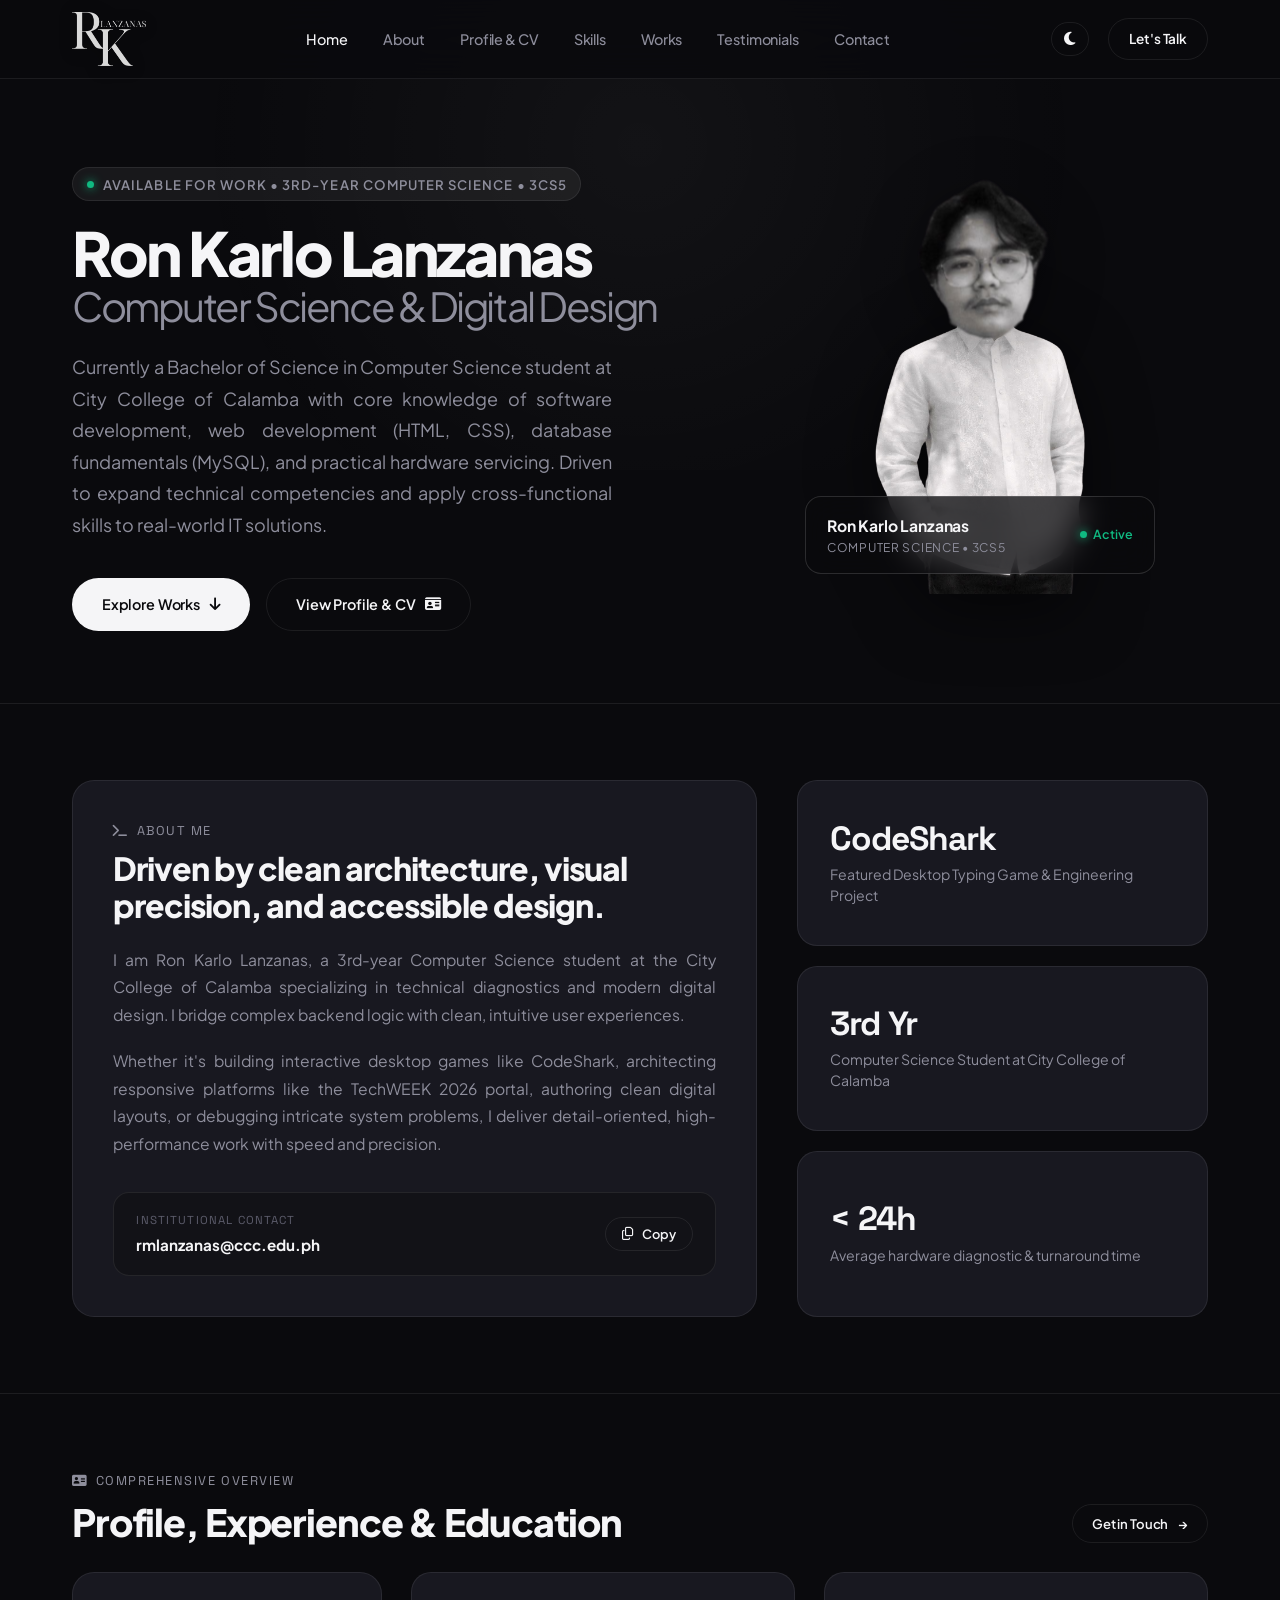
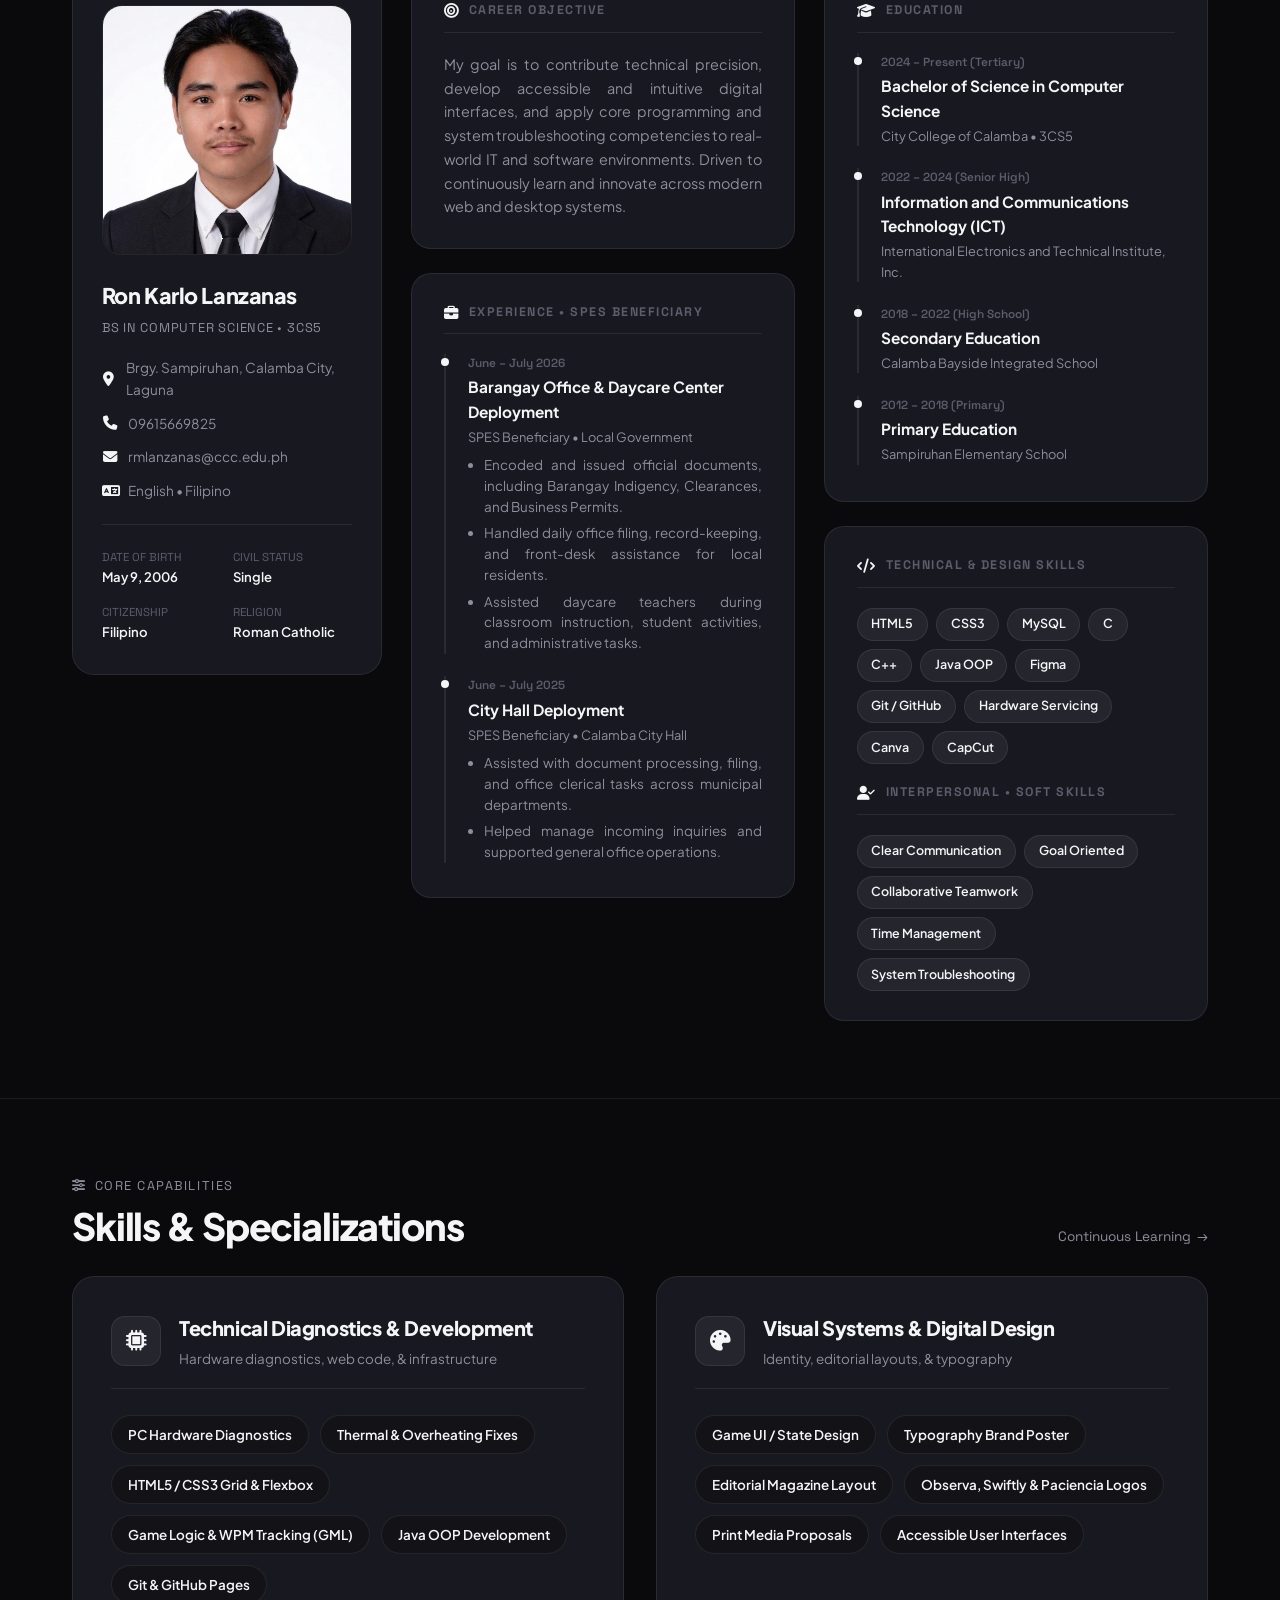
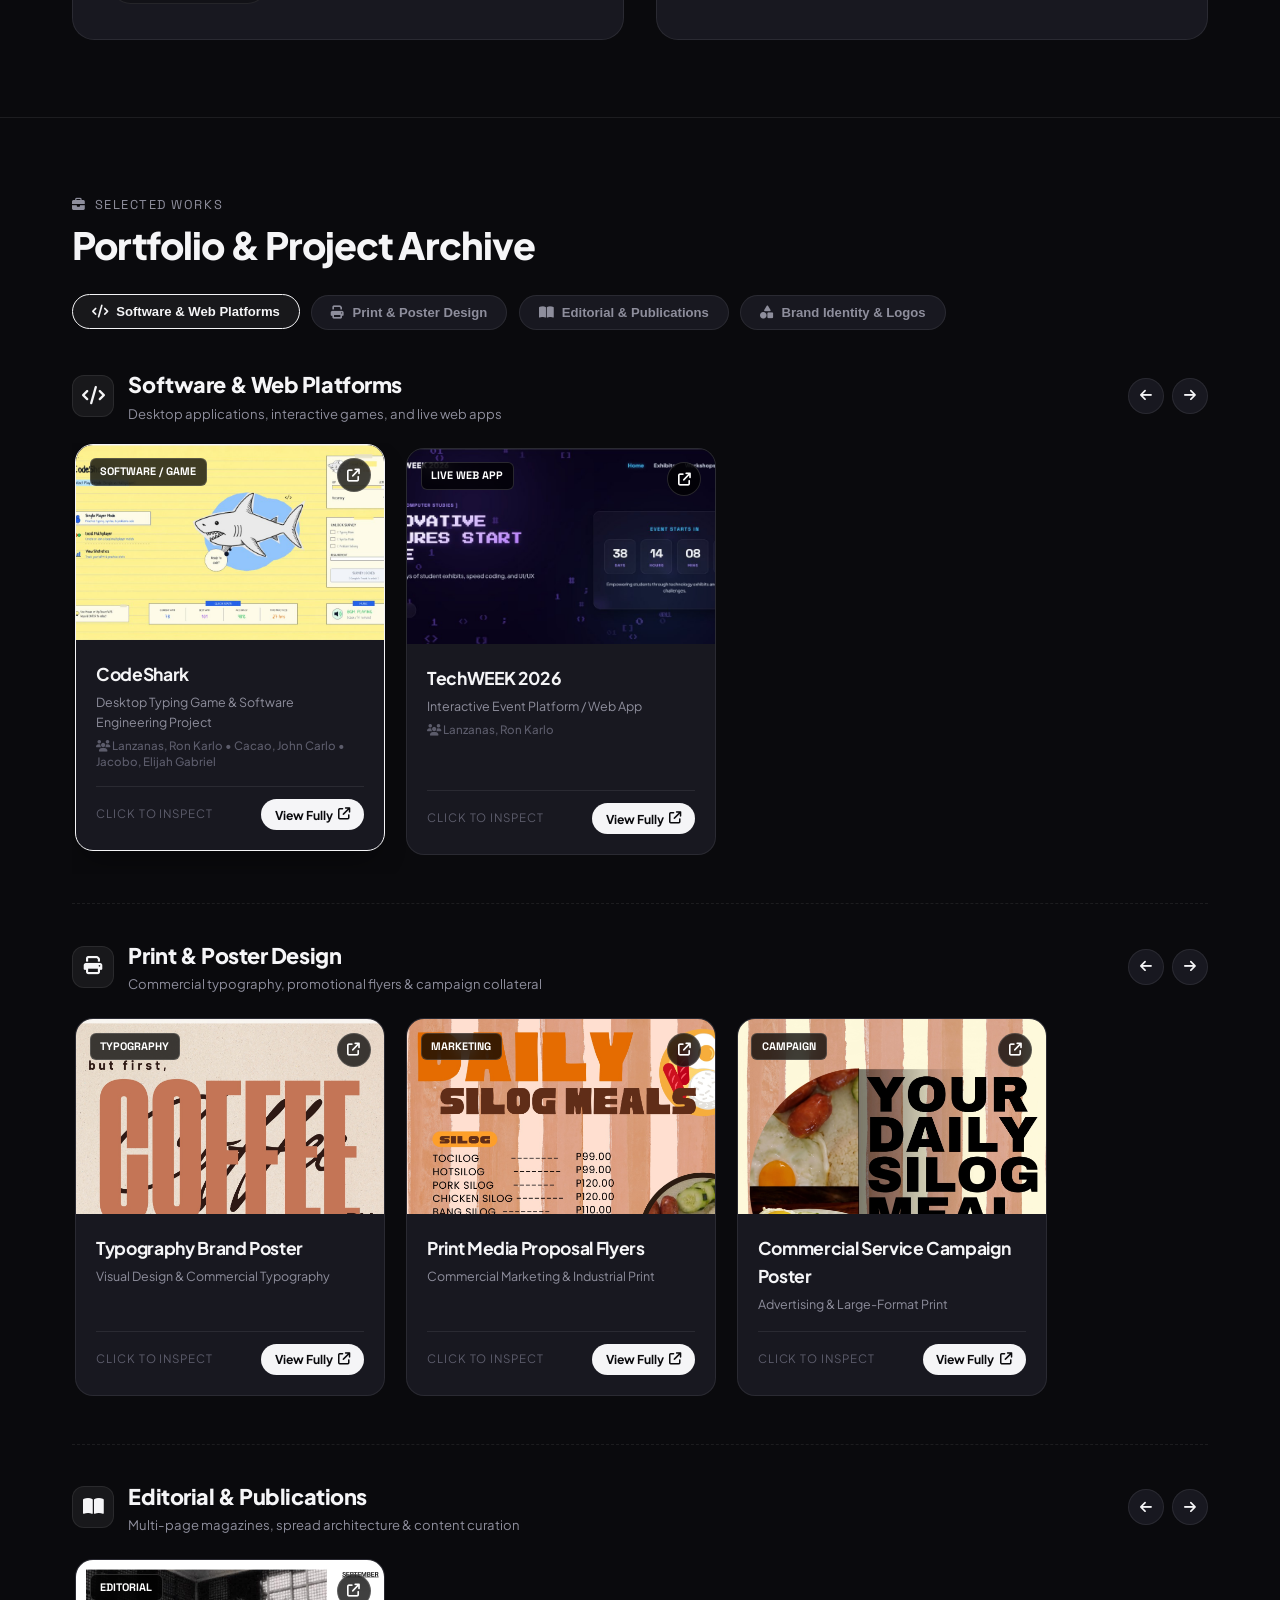
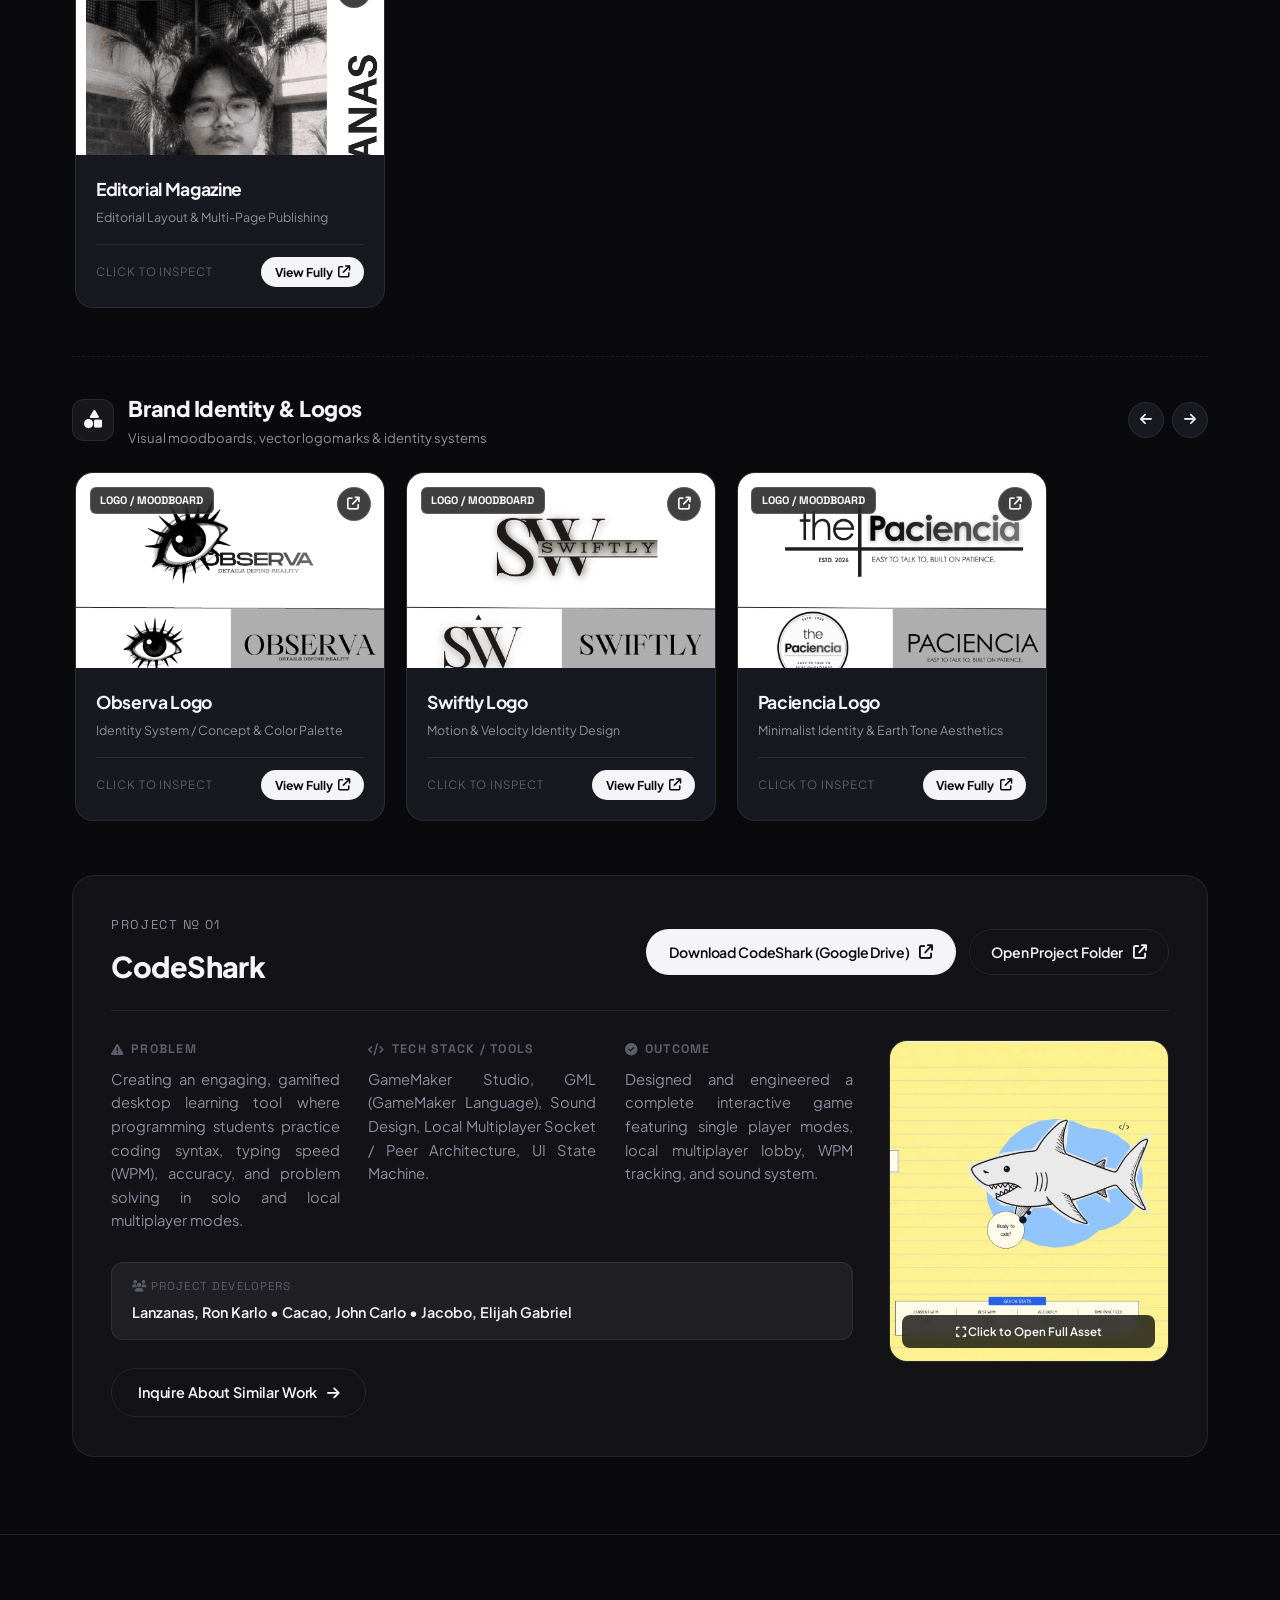
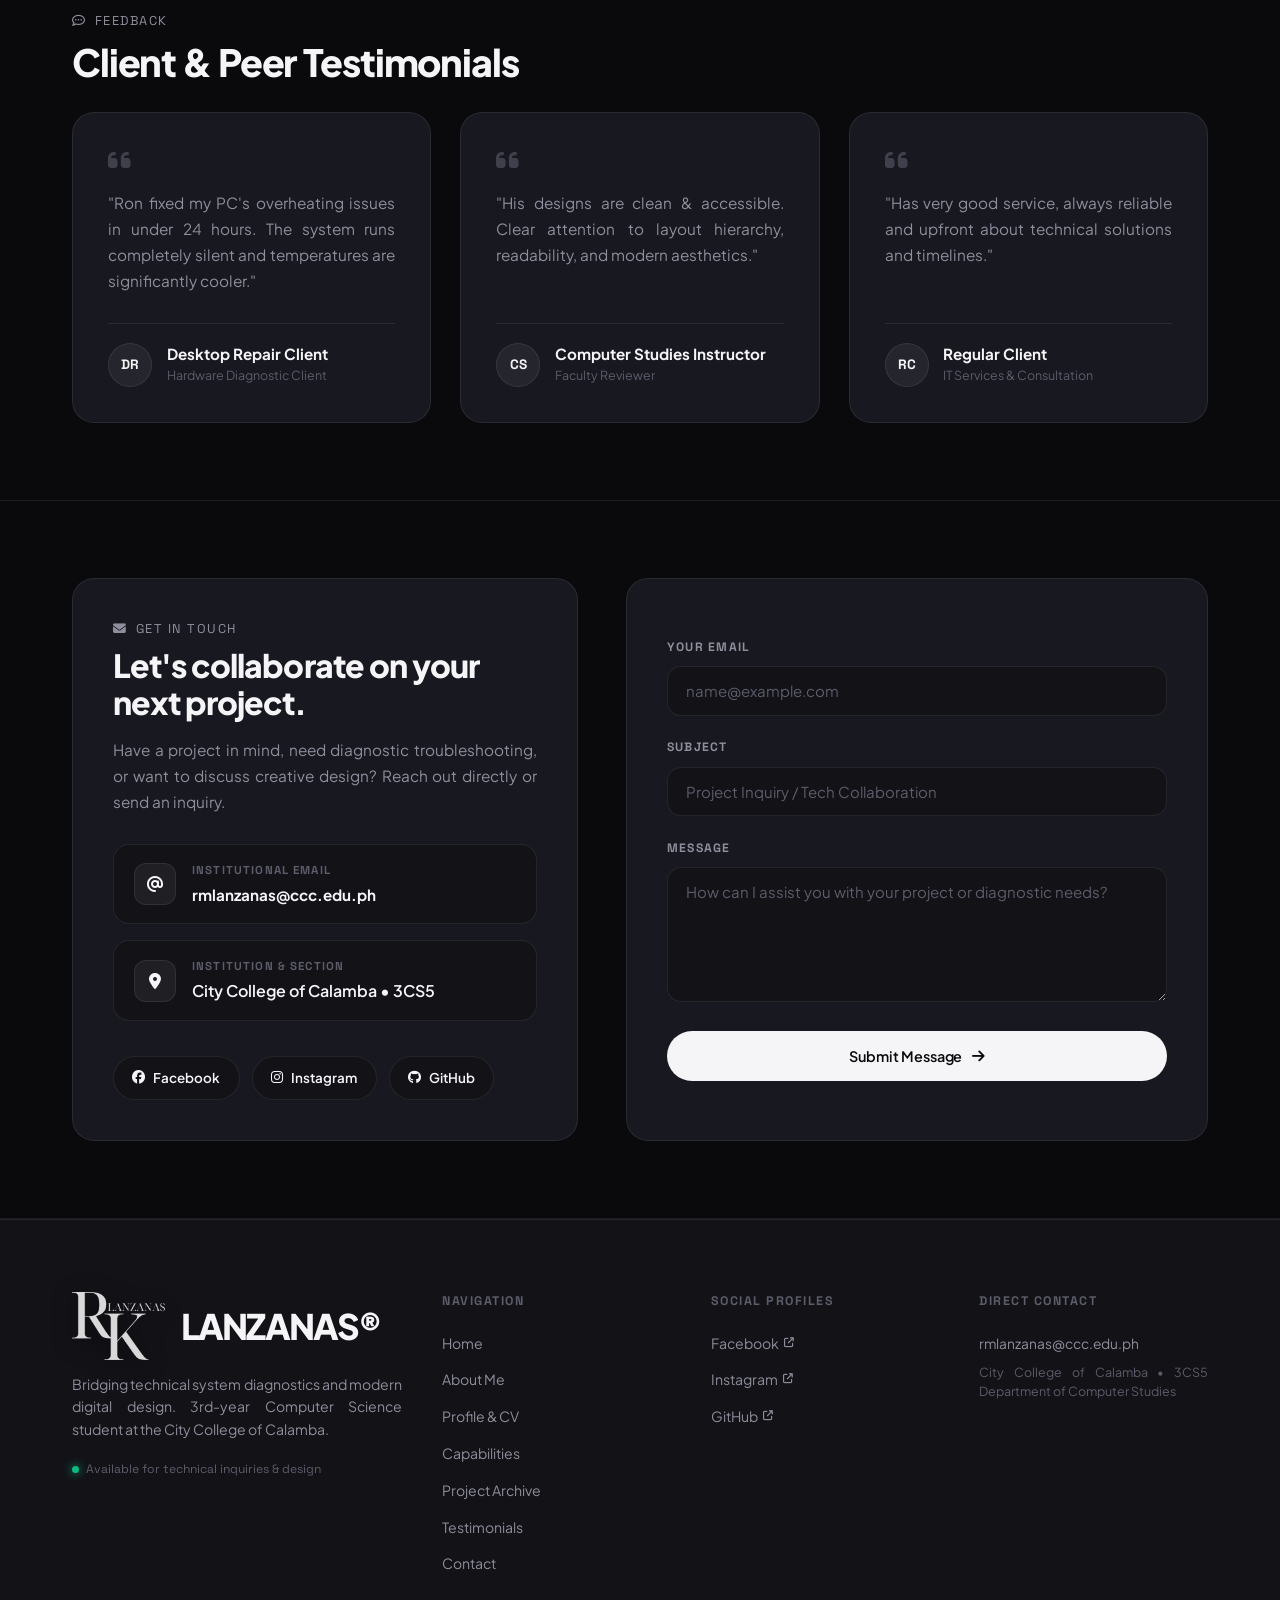
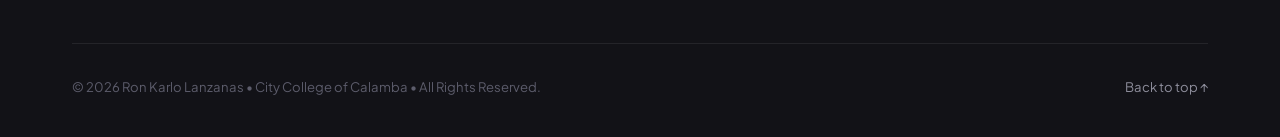
==== portfolio.html @ 0e7bd40b "Initial commit: Ron Karlo Lanzanas Portfolio" ====
<!DOCTYPE html>
<html lang="en">
<head>
  <meta charset="UTF-8">
  <meta name="viewport" content="width=device-width, initial-scale=1.0">
  <title>Ron Karlo Lanzanas — Creative &amp; Technical Portfolio</title>
  
  <!-- Website Favicon from uploaded logo -->
  <link rel="icon" type="image/png" href="site-logo.png">

  <!-- Modern Clean Typography Fonts -->
  <link rel="preconnect" href="https://fonts.googleapis.com">
  <link rel="preconnect" href="https://fonts.gstatic.com" crossorigin>
  <link href="https://fonts.googleapis.com/css2?family=Plus+Jakarta+Sans:wght@300;400;500;600;700;800&family=Space+Grotesk:wght@400;500;600;700&display=swap" rel="stylesheet">
  
  <!-- FontAwesome Icons -->
  <link rel="stylesheet" href="https://cdnjs.cloudflare.com/ajax/libs/font-awesome/6.5.1/css/all.min.css">
  
  <!-- External CSS Stylesheet -->
  <link rel="stylesheet" href="css/style.css">
</head>
<body>

  <!-- Ambient lighting effect -->
  <div class="bg-ambient"></div>

  <!-- Header / Navigation Bar -->
  <header>
    <div class="container nav-inner">
      <a href="#home" class="brand-logo" title="Ron Karlo Lanzanas Portfolio">
        <img src="site-logo.png" alt="Ron Karlo Lanzanas Logo" class="nav-logo-img">
      </a>

      <ul class="nav-links">
        <li><a href="#home" class="active">Home</a></li>
        <li><a href="#about">About</a></li>
        <li><a href="#profile-overview">Profile &amp; CV</a></li>
        <li><a href="#skills">Skills</a></li>
        <li><a href="#portfolio">Works</a></li>
        <li><a href="#testimonials">Testimonials</a></li>
        <li><a href="#contact">Contact</a></li>
      </ul>

      <div class="nav-actions">
        <button id="themeToggle" class="theme-toggle-btn" title="Toggle Theme" aria-label="Toggle Theme">
          <i class="fa-solid fa-moon"></i>
        </button>
        <a href="#contact" class="btn btn-outline" style="padding: 0.55rem 1.25rem; font-size: 0.85rem;">Let's Talk</a>
      </div>
    </div>
  </header>

  <!-- Hero Section -->
  <section id="home" class="hero-section">
    <div class="container hero-grid">
      <div class="hero-text-content">
        <div class="hero-meta">
          <span class="hero-meta-dot"></span>
          <span>Available for work &bull; 3rd-Year Computer Science &bull; 3CS5</span>
        </div>
        
        <h1 class="hero-title">
          Ron Karlo Lanzanas
          <span>Computer Science &amp; Digital Design</span>
        </h1>

        <!-- User's profile summary -->
        <p class="hero-description">
          Currently a Bachelor of Science in Computer Science student at City College of Calamba with core knowledge of software development, web development (HTML, CSS), database fundamentals (MySQL), and practical hardware servicing. Driven to expand technical competencies and apply cross-functional skills to real-world IT solutions.
        </p>

        <div class="hero-actions">
          <a href="#portfolio" class="btn btn-primary">
            <span>Explore Works</span>
            <i class="fa-solid fa-arrow-down"></i>
          </a>
          <a href="#profile-overview" class="btn btn-outline">
            <span>View Profile &amp; CV</span>
            <i class="fa-solid fa-id-card"></i>
          </a>
        </div>
      </div>

      <!-- Hero Portrait Cutout with Interactive Cursor-Following Head -->
      <div class="hero-image-wrapper">
        <div class="hero-card-stack">
          <div class="profile-card" id="heroProfileCard">
            <img src="ron-body-nobg.png" id="heroBodyImg" class="hero-body-layer" alt="Ron Karlo Lanzanas Body Cutout">
            <img src="ron-head-nobg.png" id="heroHeadImg" class="hero-head-layer" alt="Ron Karlo Lanzanas Interactive Head">

            <div class="profile-badge-overlay">
              <div>
                <div class="badge-name">Ron Karlo Lanzanas</div>
                <div class="badge-role">Computer Science &bull; 3CS5</div>
              </div>
              <div class="badge-status">
                <span class="hero-meta-dot"></span> <span id="heroStatusLabel">Active</span>
              </div>
            </div>
          </div>
        </div>
      </div>
    </div>
  </section>

  <!-- About Me Section -->
  <section id="about" class="section-padding">
    <div class="container">
      <div class="about-grid">
        <div class="about-content">
          <div class="section-label">
            <i class="fa-solid fa-terminal"></i> About Me
          </div>
          <h2 class="section-title">Driven by clean architecture, visual precision, and accessible design.</h2>
          <p>
            I am Ron Karlo Lanzanas, a 3rd-year Computer Science student at the City College of Calamba specializing in technical diagnostics and modern digital design. I bridge complex backend logic with clean, intuitive user experiences.
          </p>
          <p>
            Whether it's building interactive desktop games like CodeShark, architecting responsive platforms like the TechWEEK 2026 portal, authoring clean digital layouts, or debugging intricate system problems, I deliver detail-oriented, high-performance work with speed and precision.
          </p>

          <div class="about-email-box">
            <div>
              <div class="email-label">Institutional Contact</div>
              <div class="email-val">rmlanzanas@ccc.edu.ph</div>
            </div>
            <button class="btn btn-outline" style="padding: 0.5rem 1rem; font-size: 0.8rem;" onclick="copyEmail()">
              <i class="fa-regular fa-copy"></i> Copy
            </button>
          </div>
        </div>

        <div class="about-visual-card">
          <div class="about-stat">
            <div class="about-stat-num">CodeShark</div>
            <div class="about-stat-desc">Featured Desktop Typing Game &amp; Engineering Project</div>
          </div>
          <div class="about-stat">
            <div class="about-stat-num">3rd Yr</div>
            <div class="about-stat-desc">Computer Science Student at City College of Calamba</div>
          </div>
          <div class="about-stat">
            <div class="about-stat-num">&lt; 24h</div>
            <div class="about-stat-desc">Average hardware diagnostic &amp; turnaround time</div>
          </div>
        </div>
      </div>
    </div>
  </section>

  <!-- =====================================================================
       PROFILE & CV OVERVIEW (Structured after Reference 1 with Data from Reference 2)
       ===================================================================== -->
  <section id="profile-overview" class="cv-overview-section">
    <div class="container">
      <div class="section-header">
        <div>
          <div class="section-label"><i class="fa-solid fa-address-card"></i> Comprehensive Overview</div>
          <h2 class="section-title">Profile, Experience &amp; Education</h2>
        </div>
        <div class="section-link-action">
          <a href="#contact" class="btn btn-outline" style="padding: 0.5rem 1.2rem; font-size: 0.82rem;">
            <span>Get in Touch</span> &rarr;
          </a>
        </div>
      </div>

      <div class="cv-grid-container">
        <!-- Col 1: Identity Card & Personal Info -->
        <div class="cv-card-identity">
          <div>
            <div class="cv-avatar-box">
              <img src="formal_portrait.jpg" alt="Ron Karlo Lanzanas Formal Photo">
            </div>

            <h3 class="cv-identity-name">Ron Karlo Lanzanas</h3>
            <p class="cv-identity-title">BS in Computer Science &bull; 3CS5</p>

            <ul class="cv-meta-list">
              <li>
                <i class="fa-solid fa-location-dot"></i>
                <span>Brgy. Sampiruhan, Calamba City, Laguna</span>
              </li>
              <li>
                <i class="fa-solid fa-phone"></i>
                <span>09615669825</span>
              </li>
              <li>
                <i class="fa-solid fa-envelope"></i>
                <span>rmlanzanas@ccc.edu.ph</span>
              </li>
              <li>
                <i class="fa-solid fa-language"></i>
                <span>English &bull; Filipino</span>
              </li>
            </ul>
          </div>

          <div style="padding-top: 1.2rem; border-top: 1px solid var(--border-color);">
            <div class="cv-data-grid">
              <div class="cv-data-item">
                <span class="cv-data-label">Date of Birth</span>
                <p class="cv-data-value">May 9, 2006</p>
              </div>
              <div class="cv-data-item">
                <span class="cv-data-label">Civil Status</span>
                <p class="cv-data-value">Single</p>
              </div>
              <div class="cv-data-item">
                <span class="cv-data-label">Citizenship</span>
                <p class="cv-data-value">Filipino</p>
              </div>
              <div class="cv-data-item">
                <span class="cv-data-label">Religion</span>
                <p class="cv-data-value">Roman Catholic</p>
              </div>
            </div>
          </div>
        </div>

        <!-- Col 2: Experience & Career Objective -->
        <div>
          <!-- Career Objective (Inspired by Ref 1 Objective box) -->
          <div class="cv-block">
            <div class="cv-block-header">
              <i class="fa-solid fa-bullseye"></i> Career Objective
            </div>
            <p style="font-size: 0.9rem; color: var(--text-muted); line-height: 1.65;">
              My goal is to contribute technical precision, develop accessible and intuitive digital interfaces, and apply core programming and system troubleshooting competencies to real-world IT and software environments. Driven to continuously learn and innovate across modern web and desktop systems.
            </p>
          </div>

          <!-- Professional Experience (from Resume) -->
          <div class="cv-block">
            <div class="cv-block-header">
              <i class="fa-solid fa-briefcase"></i> Experience &bull; SPES Beneficiary
            </div>

            <!-- Job 1 -->
            <div class="cv-timeline-item">
              <div class="cv-item-date">June &ndash; July 2026</div>
              <div class="cv-item-role">Barangay Office &amp; Daycare Center Deployment</div>
              <div class="cv-item-place">SPES Beneficiary &bull; Local Government</div>
              <ul class="cv-item-desc">
                <li>Encoded and issued official documents, including Barangay Indigency, Clearances, and Business Permits.</li>
                <li>Handled daily office filing, record-keeping, and front-desk assistance for local residents.</li>
                <li>Assisted daycare teachers during classroom instruction, student activities, and administrative tasks.</li>
              </ul>
            </div>

            <!-- Job 2 -->
            <div class="cv-timeline-item">
              <div class="cv-item-date">June &ndash; July 2025</div>
              <div class="cv-item-role">City Hall Deployment</div>
              <div class="cv-item-place">SPES Beneficiary &bull; Calamba City Hall</div>
              <ul class="cv-item-desc">
                <li>Assisted with document processing, filing, and office clerical tasks across municipal departments.</li>
                <li>Helped manage incoming inquiries and supported general office operations.</li>
              </ul>
            </div>
          </div>
        </div>

        <!-- Col 3: Education & Technical Competencies -->
        <div>
          <!-- Education History -->
          <div class="cv-block">
            <div class="cv-block-header">
              <i class="fa-solid fa-graduation-cap"></i> Education
            </div>

            <div class="cv-timeline-item">
              <div class="cv-item-date">2024 &ndash; Present (Tertiary)</div>
              <div class="cv-item-role">Bachelor of Science in Computer Science</div>
              <div class="cv-item-place">City College of Calamba &bull; 3CS5</div>
            </div>

            <div class="cv-timeline-item">
              <div class="cv-item-date">2022 &ndash; 2024 (Senior High)</div>
              <div class="cv-item-role">Information and Communications Technology (ICT)</div>
              <div class="cv-item-place">International Electronics and Technical Institute, Inc.</div>
            </div>

            <div class="cv-timeline-item">
              <div class="cv-item-date">2018 &ndash; 2022 (High School)</div>
              <div class="cv-item-role">Secondary Education</div>
              <div class="cv-item-place">Calamba Bayside Integrated School</div>
            </div>

            <div class="cv-timeline-item">
              <div class="cv-item-date">2012 &ndash; 2018 (Primary)</div>
              <div class="cv-item-role">Primary Education</div>
              <div class="cv-item-place">Sampiruhan Elementary School</div>
            </div>
          </div>

          <!-- Hard & Soft Skills Box (Inspired by Ref 1 Hard/Soft Skills layout) -->
          <div class="cv-block">
            <div class="cv-block-header">
              <i class="fa-solid fa-code"></i> Technical &amp; Design Skills
            </div>
            <div class="cv-pills-row" style="margin-bottom: 1.2rem;">
              <span class="cv-pill">HTML5</span>
              <span class="cv-pill">CSS3</span>
              <span class="cv-pill">MySQL</span>
              <span class="cv-pill">C</span>
              <span class="cv-pill">C++</span>
              <span class="cv-pill">Java OOP</span>
              <span class="cv-pill">Figma</span>
              <span class="cv-pill">Git / GitHub</span>
              <span class="cv-pill">Hardware Servicing</span>
              <span class="cv-pill">Canva</span>
              <span class="cv-pill">CapCut</span>
            </div>

            <div class="cv-block-header" style="margin-top: 1.2rem;">
              <i class="fa-solid fa-user-check"></i> Interpersonal &bull; Soft Skills
            </div>
            <div class="cv-pills-row">
              <span class="cv-pill">Clear Communication</span>
              <span class="cv-pill">Goal Oriented</span>
              <span class="cv-pill">Collaborative Teamwork</span>
              <span class="cv-pill">Time Management</span>
              <span class="cv-pill">System Troubleshooting</span>
            </div>
          </div>
        </div>
      </div>
    </div>
  </section>

  <!-- Skills Section -->
  <section id="skills" class="section-padding">
    <div class="container">
      <div class="section-header">
        <div>
          <div class="section-label"><i class="fa-solid fa-sliders"></i> Core Capabilities</div>
          <h2 class="section-title">Skills &amp; Specializations</h2>
        </div>
        <div class="section-link-action">
          <span>Continuous Learning</span> &rarr;
        </div>
      </div>

      <div class="skills-grid">
        <!-- Technical Skills -->
        <div class="skill-category-card">
          <div class="skill-cat-header">
            <div class="skill-icon-box">
              <i class="fa-solid fa-microchip"></i>
            </div>
            <div>
              <h3 class="skill-cat-title">Technical Diagnostics &amp; Development</h3>
              <p class="skill-cat-subtitle">Hardware diagnostics, web code, &amp; infrastructure</p>
            </div>
          </div>
          <div class="skill-tags">
            <span class="skill-tag">PC Hardware Diagnostics</span>
            <span class="skill-tag">Thermal &amp; Overheating Fixes</span>
            <span class="skill-tag">HTML5 / CSS3 Grid &amp; Flexbox</span>
            <span class="skill-tag">Game Logic &amp; WPM Tracking (GML)</span>
            <span class="skill-tag">Java OOP Development</span>
            <span class="skill-tag">Git &amp; GitHub Pages</span>
          </div>
        </div>

        <!-- Design & Analytical Skills -->
        <div class="skill-category-card">
          <div class="skill-cat-header">
            <div class="skill-icon-box">
              <i class="fa-solid fa-palette"></i>
            </div>
            <div>
              <h3 class="skill-cat-title">Visual Systems &amp; Digital Design</h3>
              <p class="skill-cat-subtitle">Identity, editorial layouts, &amp; typography</p>
            </div>
          </div>
          <div class="skill-tags">
            <span class="skill-tag">Game UI / State Design</span>
            <span class="skill-tag">Typography Brand Poster</span>
            <span class="skill-tag">Editorial Magazine Layout</span>
            <span class="skill-tag">Observa, Swiftly &amp; Paciencia Logos</span>
            <span class="skill-tag">Print Media Proposals</span>
            <span class="skill-tag">Accessible User Interfaces</span>
          </div>
        </div>
      </div>
    </div>
  </section>

  <!-- Portfolio & Project Archive Section (Separated into Categories with streamlined spacing) -->
  <section id="portfolio" class="section-padding">
    <div class="container">
      <div class="section-header">
        <div>
          <div class="section-label"><i class="fa-solid fa-briefcase"></i> Selected Works</div>
          <h2 class="section-title">Portfolio &amp; Project Archive</h2>
        </div>
      </div>

      <!-- Quick Category Jump Bar -->
      <div class="category-quick-nav">
        <button class="cat-pill-btn active" data-cat="software" onclick="jumpToCategory('software')">
          <i class="fa-solid fa-code"></i> Software &amp; Web Platforms
        </button>
        <button class="cat-pill-btn" data-cat="print" onclick="jumpToCategory('print')">
          <i class="fa-solid fa-print"></i> Print &amp; Poster Design
        </button>
        <button class="cat-pill-btn" data-cat="editorial" onclick="jumpToCategory('editorial')">
          <i class="fa-solid fa-book-open"></i> Editorial &amp; Publications
        </button>
        <button class="cat-pill-btn" data-cat="branding" onclick="jumpToCategory('branding')">
          <i class="fa-solid fa-shapes"></i> Brand Identity &amp; Logos
        </button>
      </div>

      <!-- Categories Container (Separate category sections rendered by main.js) -->
      <div id="categoriesContainer"></div>

      <!-- Project Detail Box with Live Preview and Redirect Action Links -->
      <div class="project-detail-panel" id="projectDetailPanel">
        <div class="project-detail-header">
          <div>
            <div class="section-label" id="detailNumber">PROJECT № 01</div>
            <h3 class="project-detail-title" id="detailTitle">CodeShark</h3>
          </div>
          <div style="display: flex; gap: 0.8rem; flex-wrap: wrap;">
            <a href="https://drive.google.com/drive/folders/1fra4YcWejXfrocQfoYDBPHqZmjQgm9KX" target="_blank" rel="noopener noreferrer" id="detailViewBtn" class="btn btn-primary" style="padding: 0.65rem 1.4rem; font-size: 0.88rem;">
              <span>Download CodeShark</span>
              <i class="fa-solid fa-download"></i>
            </a>
            <a href="https://drive.google.com/drive/folders/1fra4YcWejXfrocQfoYDBPHqZmjQgm9KX" target="_blank" rel="noopener noreferrer" id="detailDriveBtn" class="btn btn-outline" style="padding: 0.65rem 1.3rem; font-size: 0.88rem;">
              <span>Open Project Folder</span>
              <i class="fa-solid fa-arrow-up-right-from-square"></i>
            </a>
          </div>
        </div>

        <div class="project-detail-grid">
          <div>
            <div class="detail-grid">
              <div class="detail-item">
                <h4><i class="fa-solid fa-triangle-exclamation"></i> Problem</h4>
                <p id="detailProblem">
                  Creating an engaging, gamified desktop learning tool where programming students practice coding syntax, typing speed (WPM), accuracy, and problem solving in solo and local multiplayer modes.
                </p>
              </div>

              <div class="detail-item">
                <h4><i class="fa-solid fa-code"></i> Tech Stack / Tools</h4>
                <p id="detailTech">
                  GameMaker Studio, GML (GameMaker Language), Sound Design, Local Multiplayer Socket / Peer Architecture, UI State Machine.
                </p>
              </div>

              <div class="detail-item">
                <h4><i class="fa-solid fa-circle-check"></i> Outcome</h4>
                <p id="detailOutcome">
                  Designed and engineered a complete interactive game featuring single player modes, local multiplayer lobby, WPM tracking, and sound system.
                </p>
              </div>
            </div>

            <!-- Developers attribution field (shown ONLY when developers are defined) -->
            <div id="detailDevsBox" style="margin-bottom: 1.8rem; padding: 0.9rem 1.2rem; background: var(--badge-bg); border: 1px solid var(--border-color); border-radius: 12px;">
              <span style="font-family: var(--font-mono); font-size: 0.72rem; text-transform: uppercase; letter-spacing: 0.1em; color: var(--text-dim); display: block; margin-bottom: 0.2rem;">
                <i class="fa-solid fa-users"></i> Project Developers
              </span>
              <span id="detailDevs" style="font-size: 0.9rem; font-weight: 600; color: var(--text-main);">
                Lanzanas, Ron Karlo &bull; Cacao, John Carlo &bull; Jacobo, Elijah Gabriel
              </span>
            </div>

            <div class="detail-actions">
              <a href="#contact" class="btn btn-outline" style="padding: 0.75rem 1.6rem;">
                <span>Inquire About Similar Work</span>
                <i class="fa-solid fa-arrow-right"></i>
              </a>
            </div>
          </div>

          <!-- Clickable Sidebar Thumbnail that also redirects to the project view -->
          <div class="detail-preview-box" title="Click to view full asset" id="detailPreviewBox">
            <img src="project_codeshark.jpg" id="detailPreviewImg" alt="Project Preview">
            <div class="detail-preview-badge">
              <i class="fa-solid fa-expand"></i> Click to Open Full Asset
            </div>
          </div>
        </div>
      </div>

    </div>
  </section>

  <!-- Testimonials Section -->
  <section id="testimonials" class="section-padding">
    <div class="container">
      <div class="section-header">
        <div>
          <div class="section-label"><i class="fa-regular fa-comment-dots"></i> Feedback</div>
          <h2 class="section-title">Client &amp; Peer Testimonials</h2>
        </div>
      </div>

      <div class="testimonials-grid">
        <!-- Testimonial 1 -->
        <div class="testimonial-card">
          <div>
            <i class="fa-solid fa-quote-left quote-icon"></i>
            <p class="testimonial-text">
              "Ron fixed my PC's overheating issues in under 24 hours. The system runs completely silent and temperatures are significantly cooler."
            </p>
          </div>
          <div class="testimonial-author">
            <div class="author-avatar">DR</div>
            <div>
              <div class="author-name">Desktop Repair Client</div>
              <div class="author-title">Hardware Diagnostic Client</div>
            </div>
          </div>
        </div>

        <!-- Testimonial 2 -->
        <div class="testimonial-card">
          <div>
            <i class="fa-solid fa-quote-left quote-icon"></i>
            <p class="testimonial-text">
              "His designs are clean &amp; accessible. Clear attention to layout hierarchy, readability, and modern aesthetics."
            </p>
          </div>
          <div class="testimonial-author">
            <div class="author-avatar">CS</div>
            <div>
              <div class="author-name">Computer Studies Instructor</div>
              <div class="author-title">Faculty Reviewer</div>
            </div>
          </div>
        </div>

        <!-- Testimonial 3 -->
        <div class="testimonial-card">
          <div>
            <i class="fa-solid fa-quote-left quote-icon"></i>
            <p class="testimonial-text">
              "Has very good service, always reliable and upfront about technical solutions and timelines."
            </p>
          </div>
          <div class="testimonial-author">
            <div class="author-avatar">RC</div>
            <div>
              <div class="author-name">Regular Client</div>
              <div class="author-title">IT Services &amp; Consultation</div>
            </div>
          </div>
        </div>
      </div>
    </div>
  </section>

  <!-- Contact & Message Section -->
  <section id="contact" class="section-padding">
    <div class="container">
      <div class="contact-grid">
        <!-- Direct Contacts Column -->
        <div class="contact-info-col">
          <div class="section-label"><i class="fa-solid fa-envelope"></i> Get In Touch</div>
          <h3>Let's collaborate on your next project.</h3>
          <p>
            Have a project in mind, need diagnostic troubleshooting, or want to discuss creative design? Reach out directly or send an inquiry.
          </p>

          <div class="direct-contact-item">
            <div class="direct-icon">
              <i class="fa-solid fa-at"></i>
            </div>
            <div class="direct-detail">
              <h4>Institutional Email</h4>
              <a href="mailto:rmlanzanas@ccc.edu.ph">rmlanzanas@ccc.edu.ph</a>
            </div>
          </div>

          <div class="direct-contact-item">
            <div class="direct-icon">
              <i class="fa-solid fa-location-dot"></i>
            </div>
            <div class="direct-detail">
              <h4>Institution &amp; Section</h4>
              <span style="color: var(--text-main); font-weight: 600;">City College of Calamba &bull; 3CS5</span>
            </div>
          </div>

          <!-- Social Links with requested URLs -->
          <div class="social-links">
            <a href="https://www.facebook.com/RonKarlo.L/" target="_blank" rel="noopener noreferrer" class="social-btn">
              <i class="fa-brands fa-facebook"></i> Facebook
            </a>
            <a href="https://www.instagram.com/rk.lanz/" target="_blank" rel="noopener noreferrer" class="social-btn">
              <i class="fa-brands fa-instagram"></i> Instagram
            </a>
            <a href="https://github.com/RKLanzanas" target="_blank" rel="noopener noreferrer" class="social-btn">
              <i class="fa-brands fa-github"></i> GitHub
            </a>
          </div>
        </div>

        <!-- Interactive Contact Form -->
        <div class="contact-form-card">
          <form id="contactForm" onsubmit="handleFormSubmit(event)">
            <div class="form-group">
              <label for="formEmail">Your Email</label>
              <input type="email" id="formEmail" class="form-control" placeholder="name@example.com" required>
            </div>

            <div class="form-group">
              <label for="formSubject">Subject</label>
              <input type="text" id="formSubject" class="form-control" placeholder="Project Inquiry / Tech Collaboration" required>
            </div>

            <div class="form-group">
              <label for="formMessage">Message</label>
              <textarea id="formMessage" class="form-control" placeholder="How can I assist you with your project or diagnostic needs?" required></textarea>
            </div>

            <button type="submit" class="btn btn-primary" style="width: 100%; padding: 0.95rem;">
              <span>Submit Message</span>
              <i class="fa-solid fa-arrow-right"></i>
            </button>
          </form>
        </div>
      </div>
    </div>
  </section>

  <!-- Clean, Spacious, Highly-Readable Balanced Footer -->
  <footer>
    <div class="container">
      <div class="footer-main-grid">
        <!-- Col 1: Brand & Large Visible Logo -->
        <div class="footer-brand-wrap">
          <div class="footer-brand">
            <img src="site-logo.png" alt="Ron Karlo Lanzanas Official Logo" class="footer-logo-img">
            <span class="footer-brand-text">LANZANAS&reg;</span>
          </div>
          <p class="footer-brand-tagline">
            Bridging technical system diagnostics and modern digital design. 3rd-year Computer Science student at the City College of Calamba.
          </p>
          <div class="footer-badge-item">
            <span class="hero-meta-dot"></span> Available for technical inquiries &amp; design
          </div>
        </div>

        <!-- Col 2: Navigation Links -->
        <div class="footer-col">
          <h5>Navigation</h5>
          <ul>
            <li><a href="#home">Home</a></li>
            <li><a href="#about">About Me</a></li>
            <li><a href="#profile-overview">Profile &amp; CV</a></li>
            <li><a href="#skills">Capabilities</a></li>
            <li><a href="#portfolio">Project Archive</a></li>
            <li><a href="#testimonials">Testimonials</a></li>
            <li><a href="#contact">Contact</a></li>
          </ul>
        </div>

        <!-- Col 3: Social Profiles -->
        <div class="footer-col">
          <h5>Social Profiles</h5>
          <ul>
            <li><a href="https://www.facebook.com/RonKarlo.L/" target="_blank" rel="noopener">Facebook <i class="fa-solid fa-arrow-up-right-from-square" style="font-size: 0.65rem;"></i></a></li>
            <li><a href="https://www.instagram.com/rk.lanz/" target="_blank" rel="noopener">Instagram <i class="fa-solid fa-arrow-up-right-from-square" style="font-size: 0.65rem;"></i></a></li>
            <li><a href="https://github.com/RKLanzanas" target="_blank" rel="noopener">GitHub <i class="fa-solid fa-arrow-up-right-from-square" style="font-size: 0.65rem;"></i></a></li>
          </ul>
        </div>

        <!-- Col 4: Direct Inquiries -->
        <div class="footer-col">
          <h5>Direct Contact</h5>
          <a href="mailto:rmlanzanas@ccc.edu.ph" class="footer-contact-link">
            rmlanzanas@ccc.edu.ph
          </a>
          <p style="font-size: 0.78rem; color: var(--text-dim); margin-top: 0.5rem; line-height: 1.5;">
            City College of Calamba &bull; 3CS5 Department of Computer Studies
          </p>
        </div>
      </div>

      <div class="footer-bottom">
        <div>
          &copy; 2026 Ron Karlo Lanzanas &bull; City College of Calamba &bull; All Rights Reserved.
        </div>
        <div>
          <a href="#home">Back to top &uarr;</a>
        </div>
      </div>
    </div>
  </footer>

  <!-- Modal Pop-Out: Full Project Viewer -->
  <div class="project-modal" id="projectModal" onclick="closeProjectModal(event)">
    <div class="modal-dialog" onclick="event.stopPropagation()">
      <div class="modal-header">
        <div>
          <span class="modal-badge" id="modalBadge">SOFTWARE / GAME</span>
          <h3 class="modal-title" id="modalTitle">Project Title</h3>
        </div>
        <button class="modal-close-btn" onclick="closeProjectModal()" aria-label="Close modal">
          <i class="fa-solid fa-xmark"></i>
        </button>
      </div>

      <div class="modal-body">
        <div class="modal-image-wrapper" id="modalImageWrapper">
          <!-- Single image view -->
          <img src="" id="modalImg" alt="Project Full Preview">
          <!-- Fanned Playing-Card Deck Gallery (shown when project has multiple photos) -->
          <div class="fanned-deck-stage" id="modalFannedDeck" style="display: none;">
            <div class="fanned-deck-cards" id="fannedDeckCards"></div>
            <div class="fanned-deck-controls">
              <button type="button" class="deck-nav-btn" onclick="cycleFannedCard(-1, event)" aria-label="Previous Photo">
                <i class="fa-solid fa-chevron-left"></i>
              </button>
              <span class="fanned-deck-counter" id="fannedDeckCounter">1 / 4 &bull; Click any card to bring to front</span>
              <button type="button" class="deck-nav-btn" onclick="cycleFannedCard(1, event)" aria-label="Next Photo">
                <i class="fa-solid fa-chevron-right"></i>
              </button>
            </div>
          </div>
        </div>

        <div class="modal-content-details">
          <div class="modal-detail-item">
            <h4><i class="fa-solid fa-layer-group"></i> Category &bull; Tag</h4>
            <p id="modalTag">Category Description</p>
          </div>
          
          <!-- Modal developers field: only shown if developers exist -->
          <div class="modal-detail-item" id="modalDevsBox">
            <h4><i class="fa-solid fa-users"></i> Developers</h4>
            <p id="modalDevs" style="font-weight: 600; color: var(--text-main);"></p>
          </div>

          <div class="modal-detail-item">
            <h4><i class="fa-solid fa-triangle-exclamation"></i> Problem</h4>
            <p id="modalProblem">Problem statement</p>
          </div>
          <div class="modal-detail-item">
            <h4><i class="fa-solid fa-code"></i> Tech Stack</h4>
            <p id="modalTech">Technologies used</p>
          </div>
          <div class="modal-detail-item">
            <h4><i class="fa-solid fa-circle-check"></i> Outcome</h4>
            <p id="modalOutcome">Outcome result</p>
          </div>
        </div>
      </div>

      <div class="modal-footer">
        <button class="btn btn-outline" onclick="closeProjectModal()" style="padding: 0.65rem 1.3rem;">
          Close
        </button>
        <div style="display: flex; gap: 0.8rem; flex-wrap: wrap;">
          <a href="#" target="_blank" rel="noopener noreferrer" id="modalDriveBtn" class="btn btn-outline" style="padding: 0.65rem 1.4rem;">
            <span>Project Folder</span>
            <i class="fa-solid fa-arrow-up-right-from-square"></i>
          </a>
          <a href="#" target="_blank" rel="noopener noreferrer" id="modalActionBtn" class="btn btn-primary" style="padding: 0.65rem 1.5rem;">
            <span>Download / View Asset</span>
            <i class="fa-solid fa-arrow-up-right-from-square"></i>
          </a>
        </div>
      </div>
    </div>
  </div>

  <!-- Toast Notification element -->
  <div class="toast" id="toastNotification">
    <i class="fa-solid fa-check"></i>
    <span id="toastMsg">Message sent successfully!</span>
  </div>

  <!-- External Interactive JavaScript -->
  <script src="js/main.js"></script>
</body>
</html>
---- css/style.css ----
:root {
  --bg-primary: #0a0a0d;
  --bg-secondary: #121217;
  --bg-card: #181820;
  --bg-card-hover: #20202c;
  --border-color: rgba(255, 255, 255, 0.08);
  --border-focus: rgba(255, 255, 255, 0.25);
  --text-main: #f5f5f7;
  --text-muted: #8e8e9c;
  --text-dim: #5c5c6b;
  --accent-white: #ffffff;
  --accent-glow: rgba(255, 255, 255, 0.04);
  --badge-bg: rgba(255, 255, 255, 0.06);
  --transition-smooth: all 0.35s cubic-bezier(0.16, 1, 0.3, 1);
  --font-main: 'Plus Jakarta Sans', -apple-system, BlinkMacSystemFont, sans-serif;
  --font-mono: 'Space Grotesk', monospace, sans-serif;
}

[data-theme="light"] {
  --bg-primary: #f8f8fa;
  --bg-secondary: #ececf2;
  --bg-card: #ffffff;
  --bg-card-hover: #f9f9fb;
  --border-color: rgba(0, 0, 0, 0.09);
  --border-focus: rgba(0, 0, 0, 0.28);
  --text-main: #0e0e12;
  --text-muted: #5e5e6f;
  --text-dim: #9898a6;
  --accent-white: #0a0a0d;
  --accent-glow: rgba(0, 0, 0, 0.04);
  --badge-bg: rgba(0, 0, 0, 0.05);
}

* {
  box-sizing: border-box;
  margin: 0;
  padding: 0;
}

html {
  scroll-behavior: smooth;
}

body {
  background-color: var(--bg-primary);
  color: var(--text-main);
  font-family: var(--font-main);
  line-height: 1.6;
  overflow-x: hidden;
  transition: background-color 0.4s ease, color 0.4s ease;
  -webkit-font-smoothing: antialiased;
}

p {
  text-align: justify;
  text-justify: inter-word;
}

/* Ambient glow */
.bg-ambient {
  position: fixed;
  top: -20%;
  left: 50%;
  transform: translateX(-50%);
  width: 1100px;
  height: 650px;
  background: radial-gradient(circle, rgba(255, 255, 255, 0.04) 0%, rgba(0, 0, 0, 0) 70%);
  pointer-events: none;
  z-index: 0;
}

/* Container */
.container {
  max-width: 1200px;
  margin: 0 auto;
  padding: 0 2rem;
  position: relative;
  z-index: 1;
}

/* Header & Nav */
header {
  position: sticky;
  top: 0;
  z-index: 100;
  backdrop-filter: blur(20px);
  -webkit-backdrop-filter: blur(20px);
  background: rgba(10, 10, 13, 0.85);
  border-bottom: 1px solid var(--border-color);
  transition: var(--transition-smooth);
}

[data-theme="light"] header {
  background: rgba(248, 248, 250, 0.9);
}

.nav-inner {
  display: flex;
  justify-content: space-between;
  align-items: center;
  height: 78px;
}

.brand-logo {
  font-size: 1.3rem;
  font-weight: 800;
  letter-spacing: -0.04em;
  text-transform: uppercase;
  color: var(--text-main);
  text-decoration: none;
  display: flex;
  align-items: center;
  gap: 0.85rem;
}

.nav-logo-img {
  height: 54px;
  width: auto;
  max-width: 80px;
  object-fit: contain;
  filter: drop-shadow(0 2px 8px rgba(0, 0, 0, 0.4));
  transition: var(--transition-smooth);
}

.brand-logo:hover .nav-logo-img {
  transform: scale(1.08) rotate(-3deg);
}

.brand-logo span {
  font-family: var(--font-mono);
  font-size: 0.9rem;
  color: var(--text-muted);
  font-weight: 600;
  letter-spacing: 0.02em;
}

.nav-links {
  display: flex;
  gap: 2.2rem;
  list-style: none;
}

.nav-links a {
  color: var(--text-muted);
  text-decoration: none;
  font-size: 0.9rem;
  font-weight: 500;
  letter-spacing: -0.01em;
  transition: var(--transition-smooth);
  position: relative;
  padding: 0.3rem 0;
}

.nav-links a:hover,
.nav-links a.active {
  color: var(--text-main);
}

.nav-links a::after {
  content: '';
  position: absolute;
  bottom: 0;
  left: 0;
  width: 0%;
  height: 1.5px;
  background: var(--text-main);
  transition: width 0.3s ease;
}

.nav-links a:hover::after {
  width: 100%;
}

.nav-actions {
  display: flex;
  align-items: center;
  gap: 1.2rem;
}

.theme-toggle-btn {
  background: transparent;
  border: 1px solid var(--border-color);
  color: var(--text-main);
  padding: 0.55rem 0.8rem;
  border-radius: 999px;
  cursor: pointer;
  display: flex;
  align-items: center;
  justify-content: center;
  transition: var(--transition-smooth);
  font-size: 0.95rem;
}

.theme-toggle-btn:hover {
  border-color: var(--border-focus);
  background: var(--badge-bg);
  transform: translateY(-1px);
}

/* Buttons */
.btn {
  display: inline-flex;
  align-items: center;
  justify-content: center;
  gap: 0.6rem;
  padding: 0.85rem 1.8rem;
  font-size: 0.9rem;
  font-weight: 600;
  letter-spacing: -0.01em;
  border-radius: 999px;
  text-decoration: none;
  cursor: pointer;
  transition: var(--transition-smooth);
  border: 1px solid transparent;
  font-family: var(--font-main);
}

.btn-primary {
  background-color: var(--text-main);
  color: var(--bg-primary);
}

.btn-primary:hover {
  opacity: 0.9;
  transform: translateY(-2px);
  box-shadow: 0 12px 25px -5px rgba(255, 255, 255, 0.16);
}

[data-theme="light"] .btn-primary:hover {
  box-shadow: 0 12px 25px -5px rgba(0, 0, 0, 0.16);
}

.btn-outline {
  background: transparent;
  color: var(--text-main);
  border-color: var(--border-color);
}

.btn-outline:hover {
  border-color: var(--border-focus);
  background: var(--badge-bg);
  transform: translateY(-2px);
}

/* Hero Section */
.hero-section {
  padding: 5.5rem 0 4.5rem;
  border-bottom: 1px solid var(--border-color);
}

.hero-grid {
  display: grid;
  grid-template-columns: 1.15fr 0.85fr;
  align-items: center;
  gap: 4rem;
}

.hero-meta {
  display: inline-flex;
  align-items: center;
  gap: 0.6rem;
  font-size: 0.82rem;
  text-transform: uppercase;
  letter-spacing: 0.08em;
  color: var(--text-muted);
  font-weight: 600;
  margin-bottom: 1.25rem;
  padding: 0.35rem 0.85rem;
  background: var(--badge-bg);
  border: 1px solid var(--border-color);
  border-radius: 999px;
}

.hero-meta-dot {
  width: 7px;
  height: 7px;
  border-radius: 50%;
  background: #10b981;
  box-shadow: 0 0 10px #10b981;
}

.hero-title {
  font-size: 3.8rem;
  font-weight: 800;
  line-height: 1.05;
  letter-spacing: -0.04em;
  margin-bottom: 1.5rem;
  color: var(--text-main);
}

.hero-title span {
  display: block;
  color: var(--text-muted);
  font-weight: 400;
  font-size: 2.5rem;
}

.hero-description {
  font-size: 1.125rem;
  color: var(--text-muted);
  margin-bottom: 2.4rem;
  max-width: 540px;
  line-height: 1.75;
}

.hero-actions {
  display: flex;
  gap: 1rem;
  align-items: center;
  flex-wrap: wrap;
}

/* Hero Portrait Photo & Interactive 8-Bit Pixelated Person */
.hero-image-wrapper {
  position: relative;
  display: flex;
  justify-content: center;
}

.hero-card-stack {
  width: 100%;
  max-width: 390px;
  display: flex;
  flex-direction: column;
  gap: 1rem;
}

.profile-card {
  position: relative;
  width: 100%;
  aspect-ratio: 1 / 1;
  border-radius: 0;
  overflow: visible;
  background: transparent;
  border: none;
  box-shadow: none;
  perspective: 900px;
}

[data-theme="light"] .profile-card {
  background: transparent;
}

.profile-card img {
  position: absolute;
  inset: 0;
  width: 100%;
  height: 100%;
  object-fit: contain;
  object-position: center bottom;
  padding-top: 0.75rem;
  pointer-events: none;
  user-select: none;
}

.hero-body-layer {
  z-index: 2;
  filter: drop-shadow(0 16px 32px rgba(0, 0, 0, 0.55));
  transition: transform 0.25s ease-out;
}

.hero-head-layer {
  z-index: 3;
  transform-origin: 50.8% 23.5%;
  transform: scale(1.65);
  will-change: transform;
  filter: drop-shadow(0 8px 18px rgba(0, 0, 0, 0.38));
}

/* Pixelated Canvas Layer */
.hero-pixel-canvas {
  position: absolute;
  inset: 0;
  width: 100%;
  height: 100%;
  object-fit: cover;
  image-rendering: pixelated;
  image-rendering: crisp-edges;
  opacity: 0;
  pointer-events: none;
  z-index: 3;
  transition: opacity 0.35s ease, transform 0.35s ease;
}

.profile-card.pixel-active img {
  opacity: 0;
}

.profile-card.pixel-active .hero-pixel-canvas {
  opacity: 1;
  animation: pixelGlitchPop 0.35s steps(4) forwards;
}

@keyframes pixelGlitchPop {
  0% {
    transform: scale(1.06);
    filter: contrast(1.8) brightness(1.3);
  }
  50% {
    transform: scale(0.98) translate(-3px, 2px);
    filter: contrast(1.4) saturate(1.4);
  }
  100% {
    transform: scale(1) translate(0, 0);
    filter: contrast(1.12) saturate(1.15);
  }
}

/* 8-Bit Retro Scanlines, HUD & Pixel Character Sprite */
.pixel-mode-overlay {
  position: absolute;
  inset: 0;
  pointer-events: none;
  z-index: 4;
  opacity: 0;
  transition: opacity 0.3s ease;
}

.profile-card.pixel-active .pixel-mode-overlay {
  opacity: 1;
}

.pixel-scanlines {
  display: none;
}

.pixel-hud-top {
  position: absolute;
  top: 1.15rem;
  left: 1.15rem;
  display: flex;
  flex-direction: column;
  gap: 0.35rem;
}

.pixel-tag {
  display: inline-flex;
  align-items: center;
  gap: 0.35rem;
  padding: 0.35rem 0.7rem;
  font-family: var(--font-mono);
  font-size: 0.68rem;
  font-weight: 800;
  letter-spacing: 0.08em;
  background: rgba(10, 10, 13, 0.85);
  color: #10b981;
  border: 1px solid rgba(16, 185, 129, 0.45);
  border-radius: 6px;
}

.pixel-lvl {
  display: inline-block;
  width: fit-content;
  padding: 0.2rem 0.55rem;
  font-family: var(--font-mono);
  font-size: 0.64rem;
  font-weight: 700;
  background: rgba(10, 10, 13, 0.8);
  color: #fff;
  border-radius: 4px;
  border: 1px solid rgba(255, 255, 255, 0.14);
}

.pixel-avatar-badge {
  position: absolute;
  bottom: 5.8rem;
  left: 1.25rem;
  right: 1.25rem;
  padding: 0.65rem 0.9rem;
  background: rgba(10, 10, 13, 0.88);
  border: 2px solid #10b981;
  border-radius: 12px;
  display: flex;
  align-items: center;
  gap: 0.85rem;
  box-shadow: 0 12px 24px rgba(0, 0, 0, 0.6);
  transform: translateY(10px);
  transition: transform 0.35s cubic-bezier(0.16, 1, 0.3, 1);
}

.profile-card.pixel-active .pixel-avatar-badge {
  transform: translateY(0);
}

.pixel-character-svg {
  width: 44px;
  height: 44px;
  flex-shrink: 0;
  background: #1e293b;
  border: 2px solid rgba(255, 255, 255, 0.25);
  border-radius: 8px;
  padding: 2px;
  animation: pixelSpriteBounce 0.9s steps(2) infinite;
}

@keyframes pixelSpriteBounce {
  0%, 100% {
    transform: translateY(0);
  }
  50% {
    transform: translateY(-3px);
  }
}

.pixel-avatar-meta {
  display: flex;
  flex-direction: column;
  gap: 0.15rem;
}

.pixel-avatar-title {
  font-family: var(--font-mono);
  font-size: 0.78rem;
  font-weight: 800;
  color: #10b981;
  letter-spacing: 0.05em;
}

.pixel-avatar-sub {
  font-family: var(--font-mono);
  font-size: 0.66rem;
  color: #e2e8f0;
  letter-spacing: 0.04em;
}

/* Interactive Click Buttons Bar Below Hero Card */
.hero-card-controls {
  display: grid;
  grid-template-columns: repeat(3, 1fr);
  gap: 0.65rem;
}

.hero-ctrl-btn {
  display: inline-flex;
  align-items: center;
  justify-content: center;
  gap: 0.45rem;
  padding: 0.7rem 0.75rem;
  font-size: 0.78rem;
  font-weight: 700;
  font-family: var(--font-main);
  color: var(--text-main);
  background: var(--bg-card);
  border: 1px solid var(--border-color);
  border-radius: 14px;
  cursor: pointer;
  transition: var(--transition-smooth);
  white-space: nowrap;
}

.hero-ctrl-btn i {
  font-size: 0.85rem;
}

.hero-ctrl-btn:hover {
  border-color: var(--text-main);
  background: var(--bg-card-hover);
  transform: translateY(-2px);
}

.hero-ctrl-btn.primary-ctrl {
  background: var(--text-main);
  color: var(--bg-primary);
  border-color: var(--text-main);
}

.hero-ctrl-btn.primary-ctrl:hover {
  opacity: 0.92;
  transform: translateY(-2px);
}

.profile-badge-overlay {
  position: absolute;
  bottom: 1.25rem;
  left: 1.25rem;
  right: 1.25rem;
  z-index: 6;
  padding: 1rem 1.3rem;
  backdrop-filter: blur(16px);
  -webkit-backdrop-filter: blur(16px);
  background: rgba(10, 10, 13, 0.75);
  border: 1px solid rgba(255, 255, 255, 0.14);
  border-radius: 16px;
  display: flex;
  justify-content: space-between;
  align-items: center;
}

[data-theme="light"] .profile-badge-overlay {
  background: rgba(255, 255, 255, 0.85);
  border-color: rgba(0, 0, 0, 0.1);
}

.badge-name {
  font-weight: 700;
  font-size: 0.98rem;
  letter-spacing: -0.01em;
  color: var(--text-main);
}

.badge-role {
  font-size: 0.75rem;
  color: var(--text-muted);
  text-transform: uppercase;
  letter-spacing: 0.06em;
}

.badge-status {
  display: flex;
  align-items: center;
  gap: 0.4rem;
  font-size: 0.78rem;
  color: #10b981;
  font-weight: 600;
}

/* Sections - tighter, more readable vertical rhythm */
.section-padding {
  padding: 4.8rem 0;
  border-bottom: 1px solid var(--border-color);
}

.section-header {
  display: flex;
  justify-content: space-between;
  align-items: flex-end;
  margin-bottom: 1.8rem;
  flex-wrap: wrap;
  gap: 1.2rem;
}

.section-label {
  font-family: var(--font-mono);
  font-size: 0.8rem;
  text-transform: uppercase;
  letter-spacing: 0.12em;
  color: var(--text-muted);
  margin-bottom: 0.5rem;
  display: flex;
  align-items: center;
  gap: 0.5rem;
}

.section-title {
  font-size: 2.35rem;
  font-weight: 800;
  letter-spacing: -0.03em;
  line-height: 1.15;
}

.section-link-action {
  font-family: var(--font-mono);
  font-size: 0.85rem;
  color: var(--text-muted);
  display: flex;
  align-items: center;
  gap: 0.4rem;
}

/* =====================================================================
   ABOUT ME SECTION (Styled Widget Cards)
   ===================================================================== */
.about-grid {
  display: grid;
  grid-template-columns: 1.25fr 0.75fr;
  gap: 2.5rem;
  align-items: stretch;
}

.about-content {
  background: var(--bg-card);
  border: 1px solid var(--border-color);
  border-radius: 22px;
  padding: 2.5rem;
  display: flex;
  flex-direction: column;
  justify-content: space-between;
  transition: var(--transition-smooth);
}

.about-content:hover {
  border-color: var(--border-focus);
}

.about-content .section-title {
  font-size: 2rem;
  margin-bottom: 1.4rem;
}

.about-content p {
  font-size: 0.98rem;
  color: var(--text-muted);
  line-height: 1.75;
  margin-bottom: 1.2rem;
  text-align: justify;
  text-justify: inter-word;
}

.about-email-box {
  margin-top: 1rem;
  padding: 1.1rem 1.4rem;
  background: var(--bg-secondary);
  border: 1px solid var(--border-color);
  border-radius: 16px;
  display: flex;
  justify-content: space-between;
  align-items: center;
  gap: 1rem;
  flex-wrap: wrap;
}

.email-label {
  font-family: var(--font-mono);
  font-size: 0.72rem;
  text-transform: uppercase;
  letter-spacing: 0.1em;
  color: var(--text-dim);
  margin-bottom: 0.2rem;
}

.email-val {
  font-size: 0.95rem;
  font-weight: 700;
  color: var(--text-main);
}

.about-visual-card {
  display: flex;
  flex-direction: column;
  gap: 1.2rem;
  justify-content: space-between;
}

.about-stat {
  background: var(--bg-card);
  border: 1px solid var(--border-color);
  border-radius: 20px;
  padding: 1.75rem 2rem;
  transition: var(--transition-smooth);
  display: flex;
  flex-direction: column;
  justify-content: center;
  flex: 1;
}

.about-stat:hover {
  border-color: var(--border-focus);
  background: var(--bg-card-hover);
  transform: translateY(-3px);
}

.about-stat-num {
  font-family: var(--font-mono);
  font-size: 2.1rem;
  font-weight: 800;
  letter-spacing: -0.03em;
  color: var(--text-main);
  line-height: 1.1;
  margin-bottom: 0.4rem;
}

.about-stat-desc {
  font-size: 0.88rem;
  color: var(--text-muted);
  line-height: 1.5;
}

/* =====================================================================
   SKILLS & SPECIALIZATIONS SECTION (Styled Widget Cards)
   ===================================================================== */
.skills-grid {
  display: grid;
  grid-template-columns: repeat(2, 1fr);
  gap: 2rem;
}

.skill-category-card {
  background: var(--bg-card);
  border: 1px solid var(--border-color);
  border-radius: 22px;
  padding: 2.2rem 2.4rem;
  transition: var(--transition-smooth);
  display: flex;
  flex-direction: column;
  gap: 1.6rem;
}

.skill-category-card:hover {
  border-color: var(--border-focus);
  background: var(--bg-card-hover);
  transform: translateY(-4px);
}

.skill-cat-header {
  display: flex;
  align-items: center;
  gap: 1.1rem;
  padding-bottom: 1.2rem;
  border-bottom: 1px solid var(--border-color);
}

.skill-icon-box {
  width: 50px;
  height: 50px;
  border-radius: 14px;
  background: var(--badge-bg);
  border: 1px solid var(--border-color);
  display: flex;
  align-items: center;
  justify-content: center;
  font-size: 1.3rem;
  color: var(--text-main);
  flex-shrink: 0;
}

.skill-cat-title {
  font-size: 1.25rem;
  font-weight: 800;
  letter-spacing: -0.02em;
  color: var(--text-main);
  margin-bottom: 0.2rem;
}

.skill-cat-subtitle {
  font-size: 0.84rem;
  color: var(--text-muted);
  text-align: left;
}

.skill-tags {
  display: flex;
  flex-wrap: wrap;
  gap: 0.65rem;
}

.skill-tag {
  padding: 0.5rem 1rem;
  font-size: 0.84rem;
  font-weight: 600;
  border-radius: 999px;
  background: var(--bg-secondary);
  border: 1px solid var(--border-color);
  color: var(--text-main);
  transition: var(--transition-smooth);
}

.skill-tag:hover {
  border-color: var(--text-main);
  background: var(--badge-bg);
  transform: translateY(-2px);
}

/* =====================================================================
   CLIENT & PEER TESTIMONIALS (Styled Widget Cards)
   ===================================================================== */
.testimonials-grid {
  display: grid;
  grid-template-columns: repeat(3, 1fr);
  gap: 1.8rem;
  align-items: stretch;
}

.testimonial-card {
  background: var(--bg-card);
  border: 1px solid var(--border-color);
  border-radius: 22px;
  padding: 2.2rem;
  display: flex;
  flex-direction: column;
  justify-content: space-between;
  gap: 1.8rem;
  transition: var(--transition-smooth);
  position: relative;
}

.testimonial-card:hover {
  border-color: var(--border-focus);
  background: var(--bg-card-hover);
  transform: translateY(-5px);
  box-shadow: 0 20px 40px -15px rgba(0, 0, 0, 0.5);
}

.quote-icon {
  font-size: 1.6rem;
  color: var(--text-dim);
  margin-bottom: 1rem;
  display: inline-block;
  opacity: 0.6;
}

.testimonial-text {
  font-size: 0.96rem;
  color: var(--text-muted);
  line-height: 1.7;
  text-align: justify;
  text-justify: inter-word;
}

.testimonial-author {
  display: flex;
  align-items: center;
  gap: 0.9rem;
  padding-top: 1.2rem;
  border-top: 1px solid var(--border-color);
}

.author-avatar {
  width: 44px;
  height: 44px;
  border-radius: 50%;
  background: var(--badge-bg);
  border: 1px solid var(--border-color);
  display: flex;
  align-items: center;
  justify-content: center;
  font-family: var(--font-mono);
  font-weight: 700;
  font-size: 0.85rem;
  color: var(--text-main);
  flex-shrink: 0;
}

.author-name {
  font-size: 0.95rem;
  font-weight: 700;
  color: var(--text-main);
  line-height: 1.25;
}

.author-title {
  font-size: 0.78rem;
  color: var(--text-dim);
  margin-top: 0.15rem;
}

/* =====================================================================
   CONTACT & MESSAGE SECTION (Styled Widget Cards & Inputs)
   ===================================================================== */
.contact-grid {
  display: grid;
  grid-template-columns: 1fr 1.15fr;
  gap: 3rem;
  align-items: stretch;
}

.contact-info-col {
  background: var(--bg-card);
  border: 1px solid var(--border-color);
  border-radius: 22px;
  padding: 2.5rem;
  display: flex;
  flex-direction: column;
  justify-content: space-between;
}

.contact-info-col h3 {
  font-size: 2rem;
  font-weight: 800;
  letter-spacing: -0.03em;
  line-height: 1.15;
  margin-bottom: 1rem;
  color: var(--text-main);
}

.contact-info-col > p {
  font-size: 0.96rem;
  color: var(--text-muted);
  line-height: 1.7;
  margin-bottom: 1.8rem;
  text-align: justify;
  text-justify: inter-word;
}

.direct-contact-item {
  display: flex;
  align-items: center;
  gap: 1rem;
  padding: 1rem 1.25rem;
  background: var(--bg-secondary);
  border: 1px solid var(--border-color);
  border-radius: 16px;
  margin-bottom: 1rem;
  transition: var(--transition-smooth);
}

.direct-contact-item:hover {
  border-color: var(--border-focus);
}

.direct-icon {
  width: 42px;
  height: 42px;
  border-radius: 12px;
  background: var(--badge-bg);
  border: 1px solid var(--border-color);
  display: flex;
  align-items: center;
  justify-content: center;
  color: var(--text-main);
  font-size: 1rem;
  flex-shrink: 0;
}

.direct-detail h4 {
  font-family: var(--font-mono);
  font-size: 0.72rem;
  text-transform: uppercase;
  letter-spacing: 0.1em;
  color: var(--text-dim);
  margin-bottom: 0.15rem;
}

.direct-detail a {
  color: var(--text-main);
  font-weight: 700;
  font-size: 0.95rem;
  text-decoration: none;
  transition: var(--transition-smooth);
}

.direct-detail a:hover {
  text-decoration: underline;
}

.social-links {
  display: flex;
  gap: 0.75rem;
  flex-wrap: wrap;
  margin-top: 1.2rem;
}

.social-btn {
  display: inline-flex;
  align-items: center;
  gap: 0.5rem;
  padding: 0.65rem 1.15rem;
  font-size: 0.84rem;
  font-weight: 600;
  color: var(--text-main);
  background: var(--bg-secondary);
  border: 1px solid var(--border-color);
  border-radius: 999px;
  text-decoration: none;
  transition: var(--transition-smooth);
}

.social-btn:hover {
  border-color: var(--text-main);
  background: var(--text-main);
  color: var(--bg-primary);
  transform: translateY(-2px);
}

.contact-form-card {
  background: var(--bg-card);
  border: 1px solid var(--border-color);
  border-radius: 22px;
  padding: 2.5rem;
  display: flex;
  flex-direction: column;
  justify-content: center;
}

.form-group {
  margin-bottom: 1.4rem;
}

.form-group label {
  display: block;
  font-family: var(--font-mono);
  font-size: 0.76rem;
  font-weight: 700;
  text-transform: uppercase;
  letter-spacing: 0.1em;
  color: var(--text-muted);
  margin-bottom: 0.55rem;
}

.form-control {
  width: 100%;
  padding: 0.9rem 1.15rem;
  font-size: 0.94rem;
  font-family: var(--font-main);
  color: var(--text-main);
  background: var(--bg-secondary);
  border: 1px solid var(--border-color);
  border-radius: 14px;
  outline: none;
  transition: var(--transition-smooth);
}

.form-control::placeholder {
  color: var(--text-dim);
}

.form-control:focus {
  border-color: var(--border-focus);
  background: var(--bg-primary);
  box-shadow: 0 0 0 3px var(--accent-glow);
}

textarea.form-control {
  min-height: 135px;
  resize: vertical;
}

/* Quick Category Navigation Bar */
.category-quick-nav {
  display: flex;
  gap: 0.7rem;
  margin-bottom: 2.4rem;
  flex-wrap: wrap;
}

.cat-pill-btn {
  padding: 0.55rem 1.2rem;
  font-size: 0.82rem;
  font-weight: 600;
  border-radius: 999px;
  background: var(--bg-card);
  border: 1px solid var(--border-color);
  color: var(--text-muted);
  cursor: pointer;
  transition: var(--transition-smooth);
  display: inline-flex;
  align-items: center;
  gap: 0.5rem;
}

.cat-pill-btn:hover,
.cat-pill-btn.active {
  border-color: var(--text-main);
  color: var(--text-main);
  background: var(--badge-bg);
  transform: translateY(-1px);
}

/* Category Groups - tight, comfortable spacing without long scrolling */
.category-group {
  margin-bottom: 2.2rem;
  padding-bottom: 1.8rem;
  border-bottom: 1px dashed var(--border-color);
}

.category-group:last-child {
  border-bottom: none;
  margin-bottom: 1rem;
  padding-bottom: 0;
}

.category-header {
  display: flex;
  justify-content: space-between;
  align-items: center;
  margin-bottom: 1.2rem;
  flex-wrap: wrap;
  gap: 1rem;
}

.category-title-wrap {
  display: flex;
  align-items: center;
  gap: 0.9rem;
}

.category-icon-box {
  width: 42px;
  height: 42px;
  border-radius: 12px;
  background: var(--badge-bg);
  border: 1px solid var(--border-color);
  display: flex;
  align-items: center;
  justify-content: center;
  font-size: 1.15rem;
  color: var(--text-main);
}

.category-name {
  font-size: 1.35rem;
  font-weight: 800;
  letter-spacing: -0.02em;
}

.category-subtitle {
  font-size: 0.82rem;
  color: var(--text-muted);
}

.category-nav-controls {
  display: flex;
  gap: 0.5rem;
}

.carousel-arrow-btn {
  width: 36px;
  height: 36px;
  border-radius: 50%;
  border: 1px solid var(--border-color);
  background: var(--bg-card);
  color: var(--text-main);
  display: flex;
  align-items: center;
  justify-content: center;
  cursor: pointer;
  transition: var(--transition-smooth);
  font-size: 0.85rem;
}

.carousel-arrow-btn:hover {
  border-color: var(--text-main);
  background: var(--text-main);
  color: var(--bg-primary);
}

.category-carousel-wrapper {
  position: relative;
}

.category-carousel {
  display: flex;
  gap: 1.3rem;
  overflow-x: auto;
  scroll-snap-type: x mandatory;
  padding: 0.3rem 0.2rem 1.2rem;
  -webkit-overflow-scrolling: touch;
  scrollbar-width: thin;
  scrollbar-color: var(--border-focus) transparent;
}

.category-carousel::-webkit-scrollbar {
  height: 6px;
}

.category-carousel::-webkit-scrollbar-thumb {
  background: var(--border-focus);
  border-radius: 999px;
}

/* Project Cards */
.project-card {
  flex: 0 0 310px;
  background: var(--bg-card);
  border: 1px solid var(--border-color);
  border-radius: 18px;
  overflow: hidden;
  cursor: pointer;
  transition: var(--transition-smooth);
  scroll-snap-align: start;
  display: flex;
  flex-direction: column;
}

.project-card:hover,
.project-card.active-project {
  border-color: var(--text-main);
  transform: translateY(-4px);
  box-shadow: 0 14px 30px -10px rgba(0, 0, 0, 0.45);
}

.project-card-thumb {
  height: 195px;
  position: relative;
  overflow: hidden;
  background: var(--bg-secondary);
}

.project-card-thumb img {
  width: 100%;
  height: 100%;
  object-fit: cover;
  object-position: center top;
  transition: transform 0.5s ease;
}

.project-card:hover .project-card-thumb img {
  transform: scale(1.08);
}

.project-badge-tag {
  position: absolute;
  top: 0.85rem;
  left: 0.85rem;
  font-family: var(--font-mono);
  font-size: 0.68rem;
  font-weight: 700;
  text-transform: uppercase;
  color: #fff;
  padding: 0.25rem 0.6rem;
  background: rgba(0, 0, 0, 0.75);
  backdrop-filter: blur(8px);
  border-radius: 6px;
  border: 1px solid rgba(255, 255, 255, 0.15);
  z-index: 2;
}

.project-open-hint {
  position: absolute;
  top: 0.85rem;
  right: 0.85rem;
  width: 34px;
  height: 34px;
  border-radius: 50%;
  background: rgba(0, 0, 0, 0.75);
  backdrop-filter: blur(8px);
  display: flex;
  align-items: center;
  justify-content: center;
  color: #fff;
  font-size: 0.82rem;
  text-decoration: none;
  border: 1px solid rgba(255, 255, 255, 0.15);
  transition: var(--transition-smooth);
  z-index: 2;
}

.project-card:hover .project-open-hint {
  background: var(--text-main);
  color: var(--bg-primary);
  transform: scale(1.08);
}

.project-card-body {
  padding: 1.25rem;
  flex-grow: 1;
  display: flex;
  flex-direction: column;
  justify-content: space-between;
  gap: 1rem;
}

.project-card-title {
  font-size: 1.1rem;
  font-weight: 700;
  letter-spacing: -0.02em;
  margin-bottom: 0.3rem;
}

.project-card-tag {
  font-size: 0.78rem;
  color: var(--text-muted);
}

.project-card-devs {
  font-size: 0.72rem;
  color: var(--text-dim);
  margin-top: 0.35rem;
  font-weight: 500;
  line-height: 1.4;
}

.card-action-bar {
  display: flex;
  justify-content: space-between;
  align-items: center;
  padding-top: 0.75rem;
  border-top: 1px solid var(--border-color);
}

.card-view-text {
  font-size: 0.72rem;
  text-transform: uppercase;
  letter-spacing: 0.08em;
  color: var(--text-dim);
}

.card-popout-btn {
  display: inline-flex;
  align-items: center;
  gap: 0.35rem;
  padding: 0.38rem 0.8rem;
  font-size: 0.76rem;
  font-weight: 700;
  color: var(--bg-primary);
  background: var(--text-main);
  border: 1px solid transparent;
  border-radius: 999px;
  cursor: pointer;
  transition: var(--transition-smooth);
  font-family: var(--font-main);
}

.card-popout-btn:hover {
  opacity: 0.9;
  transform: scale(1.04);
}

/* Active Project Detail Box (Featured Inspector) */
.project-detail-panel {
  margin-top: 2.2rem;
  background: var(--bg-secondary);
  border: 1px solid var(--border-color);
  border-radius: 22px;
  padding: 2.4rem;
  transition: var(--transition-smooth);
}

.project-detail-grid {
  display: grid;
  grid-template-columns: 1fr 280px;
  gap: 2.2rem;
  align-items: flex-start;
}

.project-detail-header {
  display: flex;
  justify-content: space-between;
  align-items: center;
  margin-bottom: 1.8rem;
  padding-bottom: 1.3rem;
  border-bottom: 1px solid var(--border-color);
  flex-wrap: wrap;
  gap: 1rem;
}

.project-detail-title {
  font-size: 1.8rem;
  font-weight: 800;
  letter-spacing: -0.02em;
}

.detail-grid {
  display: grid;
  grid-template-columns: repeat(3, 1fr);
  gap: 1.8rem;
  margin-bottom: 1.8rem;
}

.detail-item h4 {
  font-size: 0.78rem;
  font-family: var(--font-mono);
  text-transform: uppercase;
  letter-spacing: 0.1em;
  color: var(--text-dim);
  margin-bottom: 0.5rem;
  display: flex;
  align-items: center;
  gap: 0.4rem;
}

.detail-item p {
  font-size: 0.92rem;
  color: var(--text-muted);
  line-height: 1.6;
}

.detail-actions {
  display: flex;
  gap: 1rem;
  align-items: center;
  flex-wrap: wrap;
}

.detail-preview-box {
  width: 100%;
  aspect-ratio: 4 / 4.6;
  border-radius: 18px;
  overflow: hidden;
  border: 1px solid var(--border-color);
  background: var(--bg-card);
  cursor: pointer;
  position: relative;
  transition: var(--transition-smooth);
}

.detail-preview-box:hover {
  transform: translateY(-4px);
  border-color: var(--text-main);
}

.detail-preview-box img {
  width: 100%;
  height: 100%;
  object-fit: cover;
  object-position: center top;
}

.detail-preview-badge {
  position: absolute;
  bottom: 0.8rem;
  left: 0.8rem;
  right: 0.8rem;
  text-align: center;
  padding: 0.45rem;
  background: rgba(0, 0, 0, 0.75);
  backdrop-filter: blur(6px);
  border-radius: 8px;
  font-size: 0.72rem;
  color: #fff;
  font-weight: 600;
}

/* Modal Pop-Out: Full Project Viewer */
.project-modal {
  position: fixed;
  top: 0;
  left: 0;
  width: 100%;
  height: 100%;
  background: rgba(0, 0, 0, 0.85);
  backdrop-filter: blur(12px);
  -webkit-backdrop-filter: blur(12px);
  display: flex;
  align-items: center;
  justify-content: center;
  z-index: 1000;
  padding: 1.5rem;
  opacity: 0;
  pointer-events: none;
  transition: opacity 0.35s ease;
}

.project-modal.active {
  opacity: 1;
  pointer-events: auto;
}

.modal-dialog {
  background: var(--bg-card);
  border: 1px solid var(--border-color);
  border-radius: 24px;
  max-width: 860px;
  width: 100%;
  max-height: 90vh;
  overflow-y: auto;
  box-shadow: 0 35px 80px rgba(0, 0, 0, 0.6);
  transform: scale(0.94) translateY(20px);
  transition: transform 0.35s cubic-bezier(0.16, 1, 0.3, 1);
  display: flex;
  flex-direction: column;
}

.project-modal.active .modal-dialog {
  transform: scale(1) translateY(0);
}

.modal-header {
  padding: 1.8rem 2.2rem;
  border-bottom: 1px solid var(--border-color);
  display: flex;
  justify-content: space-between;
  align-items: flex-start;
  gap: 1rem;
}

.modal-badge {
  display: inline-block;
  font-family: var(--font-mono);
  font-size: 0.72rem;
  font-weight: 700;
  text-transform: uppercase;
  color: var(--text-muted);
  background: var(--badge-bg);
  padding: 0.25rem 0.65rem;
  border-radius: 6px;
  margin-bottom: 0.4rem;
}

.modal-title {
  font-size: 1.6rem;
  font-weight: 800;
  letter-spacing: -0.02em;
}

.modal-close-btn {
  background: var(--bg-secondary);
  border: 1px solid var(--border-color);
  color: var(--text-main);
  width: 38px;
  height: 38px;
  border-radius: 50%;
  display: flex;
  align-items: center;
  justify-content: center;
  font-size: 1rem;
  cursor: pointer;
  transition: var(--transition-smooth);
}

.modal-close-btn:hover {
  background: var(--text-main);
  color: var(--bg-primary);
}

.modal-body {
  padding: 2.2rem;
  display: grid;
  grid-template-columns: 1fr 1.15fr;
  gap: 2rem;
  align-items: center;
}

.modal-image-wrapper {
  border-radius: 16px;
  overflow: hidden;
  border: 1px solid var(--border-color);
  background: var(--bg-secondary);
  max-height: 440px;
  position: relative;
}

.modal-image-wrapper.deck-active {
  overflow: visible;
  background: transparent;
  border-color: transparent;
  max-height: none;
}

.modal-image-wrapper > img {
  width: 100%;
  height: 100%;
  object-fit: cover;
  display: block;
}

/* Fanned Playing-Card Deck Gallery (for multi-photo projects) */
.fanned-deck-stage {
  display: flex;
  flex-direction: column;
  align-items: center;
  justify-content: center;
  gap: 1.2rem;
  padding: 1rem 0.5rem 0.2rem;
}

.fanned-deck-cards {
  position: relative;
  width: 100%;
  height: 360px;
  display: flex;
  align-items: center;
  justify-content: center;
  perspective: 1000px;
}

.fanned-card {
  position: absolute;
  width: 235px;
  height: 325px;
  background: #ffffff;
  border-radius: 14px;
  padding: 8px 8px 26px;
  box-shadow: -8px 12px 28px rgba(0, 0, 0, 0.55), 0 0 0 1px rgba(0, 0, 0, 0.12);
  transform-origin: 50% 115%;
  cursor: pointer;
  transition: transform 0.45s cubic-bezier(0.2, 0.9, 0.25, 1), box-shadow 0.35s ease, z-index 0s;
  user-select: none;
}

.fanned-card img {
  width: 100%;
  height: 100%;
  object-fit: cover;
  object-position: center top;
  border-radius: 8px;
  border: 1px solid rgba(0, 0, 0, 0.08);
  display: block;
}

.fanned-card-corner {
  position: absolute;
  top: 13px;
  left: 14px;
  background: rgba(10, 10, 13, 0.85);
  color: #fff;
  font-family: var(--font-mono);
  font-size: 0.68rem;
  font-weight: 800;
  padding: 0.15rem 0.45rem;
  border-radius: 5px;
  letter-spacing: 0.04em;
  box-shadow: 0 2px 6px rgba(0, 0, 0, 0.3);
}

.fanned-card-label {
  position: absolute;
  bottom: 6px;
  left: 10px;
  right: 10px;
  text-align: center;
  font-family: var(--font-mono);
  font-size: 0.65rem;
  font-weight: 700;
  color: #1e293b;
  text-transform: uppercase;
  letter-spacing: 0.06em;
  white-space: nowrap;
  overflow: hidden;
  text-overflow: ellipsis;
}

.fanned-card:hover {
  box-shadow: 0 18px 40px rgba(0, 0, 0, 0.7), 0 0 0 2px var(--text-main);
}

.fanned-card.is-front {
  box-shadow: 0 24px 50px rgba(0, 0, 0, 0.78), 0 0 0 2px #10b981;
}

.fanned-deck-controls {
  display: flex;
  align-items: center;
  justify-content: center;
  gap: 0.85rem;
  background: var(--bg-secondary);
  border: 1px solid var(--border-color);
  padding: 0.45rem 0.9rem;
  border-radius: 999px;
}

.deck-nav-btn {
  width: 30px;
  height: 30px;
  border-radius: 50%;
  border: 1px solid var(--border-color);
  background: var(--bg-card);
  color: var(--text-main);
  display: flex;
  align-items: center;
  justify-content: center;
  cursor: pointer;
  font-size: 0.75rem;
  transition: var(--transition-smooth);
}

.deck-nav-btn:hover {
  background: var(--text-main);
  color: var(--bg-primary);
  border-color: var(--text-main);
}

.fanned-deck-counter {
  font-family: var(--font-mono);
  font-size: 0.72rem;
  font-weight: 600;
  color: var(--text-muted);
}

.modal-content-details {
  display: flex;
  flex-direction: column;
  gap: 1.25rem;
}

.modal-detail-item h4 {
  font-size: 0.78rem;
  font-family: var(--font-mono);
  text-transform: uppercase;
  letter-spacing: 0.1em;
  color: var(--text-dim);
  margin-bottom: 0.35rem;
  display: flex;
  align-items: center;
  gap: 0.4rem;
}

.modal-detail-item p {
  font-size: 0.95rem;
  color: var(--text-muted);
  line-height: 1.6;
}

.modal-footer {
  padding: 1.5rem 2.2rem;
  border-top: 1px solid var(--border-color);
  display: flex;
  justify-content: space-between;
  align-items: center;
  flex-wrap: wrap;
  gap: 1rem;
  background: var(--bg-secondary);
  border-radius: 0 0 24px 24px;
}

/* =====================================================================
   CV & RESUME OVERVIEW (Inspiration from Ref 1 Retro Grid layout)
   ===================================================================== */
.cv-overview-section {
  padding: 4.8rem 0;
  border-bottom: 1px solid var(--border-color);
  background: var(--bg-primary);
}

.cv-grid-container {
  display: grid;
  grid-template-columns: 310px 1fr 1fr;
  gap: 1.8rem;
  align-items: start;
}

/* Column 1: Identity & Profile Badge */
.cv-card-identity {
  background: var(--bg-card);
  border: 1px solid var(--border-color);
  border-radius: 22px;
  padding: 2rem 1.8rem;
  display: flex;
  flex-direction: column;
  justify-content: flex-start;
  gap: 1.4rem;
  transition: var(--transition-smooth);
}

.cv-card-identity:hover {
  border-color: var(--border-focus);
}

.cv-avatar-box {
  width: 100%;
  aspect-ratio: 1;
  border-radius: 20px;
  overflow: hidden;
  border: 1px solid var(--border-color);
  margin-bottom: 1.5rem;
  background: var(--bg-secondary);
}

.cv-avatar-box img {
  width: 100%;
  height: 100%;
  object-fit: cover;
  object-position: center top;
}

.cv-identity-name {
  font-size: 1.35rem;
  font-weight: 800;
  letter-spacing: -0.02em;
  margin-bottom: 0.25rem;
}

.cv-identity-title {
  font-size: 0.8rem;
  font-family: var(--font-mono);
  color: var(--text-muted);
  text-transform: uppercase;
  letter-spacing: 0.06em;
  margin-bottom: 1.2rem;
}

.cv-meta-list {
  list-style: none;
  display: flex;
  flex-direction: column;
  gap: 0.75rem;
  font-size: 0.85rem;
}

.cv-meta-list li {
  display: flex;
  align-items: center;
  gap: 0.65rem;
  color: var(--text-muted);
}

.cv-meta-list li i {
  color: var(--text-main);
  width: 16px;
  text-align: center;
  font-size: 0.9rem;
}

/* Shared CV Block styling */
.cv-block {
  background: var(--bg-card);
  border: 1px solid var(--border-color);
  border-radius: 20px;
  padding: 1.8rem 2rem;
  margin-bottom: 1.5rem;
  transition: var(--transition-smooth);
}

.cv-block:last-child {
  margin-bottom: 0;
}

.cv-block:hover {
  border-color: var(--border-focus);
  background: var(--bg-card-hover);
}

.cv-block-header {
  display: flex;
  align-items: center;
  gap: 0.6rem;
  font-family: var(--font-mono);
  font-size: 0.78rem;
  font-weight: 700;
  text-transform: uppercase;
  letter-spacing: 0.12em;
  color: var(--text-dim);
  margin-bottom: 1.25rem;
  padding-bottom: 0.65rem;
  border-bottom: 1px solid var(--border-color);
}

.cv-block-header i {
  color: var(--text-main);
  font-size: 0.9rem;
}

/* Experience items */
.cv-timeline-item {
  position: relative;
  padding-left: 1.4rem;
  margin-bottom: 1.4rem;
  border-left: 2px solid var(--border-color);
}

.cv-timeline-item:last-child {
  margin-bottom: 0;
}

.cv-timeline-item::before {
  content: '';
  position: absolute;
  left: -5px;
  top: 4px;
  width: 8px;
  height: 8px;
  border-radius: 50%;
  background: var(--text-main);
}

.cv-item-date {
  font-family: var(--font-mono);
  font-size: 0.74rem;
  color: var(--text-dim);
  font-weight: 600;
  margin-bottom: 0.15rem;
}

.cv-item-role {
  font-size: 0.96rem;
  font-weight: 700;
  color: var(--text-main);
  margin-bottom: 0.15rem;
}

.cv-item-place {
  font-size: 0.8rem;
  color: var(--text-muted);
  margin-bottom: 0.5rem;
}

.cv-item-desc {
  font-size: 0.84rem;
  color: var(--text-muted);
  line-height: 1.55;
}

.cv-item-desc li {
  margin-left: 1rem;
  margin-bottom: 0.35rem;
  text-align: justify;
  text-justify: inter-word;
}

.hero-meta,
.badge-name,
.badge-role,
.badge-status,
.cv-identity-name,
.cv-identity-title,
.cv-data-value,
.project-card-tag,
.project-card-devs,
.about-stat-desc,
.footer-bottom {
  text-align: left;
}

/* Skill pills & tags */
.cv-pills-row {
  display: flex;
  flex-wrap: wrap;
  gap: 0.5rem;
}

.cv-pill {
  padding: 0.35rem 0.85rem;
  font-size: 0.78rem;
  font-weight: 600;
  border-radius: 999px;
  background: var(--badge-bg);
  border: 1px solid var(--border-color);
  color: var(--text-main);
}

/* Personal data list */
.cv-data-grid {
  display: grid;
  grid-template-columns: repeat(2, 1fr);
  gap: 0.8rem;
}

.cv-data-item {
  font-size: 0.82rem;
}

.cv-data-label {
  font-family: var(--font-mono);
  font-size: 0.72rem;
  color: var(--text-dim);
  text-transform: uppercase;
}

.cv-data-value {
  font-weight: 600;
  color: var(--text-main);
}

/* Redesigned 4-Column Balanced Footer */
footer {
  padding: 4.5rem 0 2.5rem;
  background: var(--bg-secondary);
  border-top: 1px solid var(--border-color);
}

.footer-main-grid {
  display: grid;
  grid-template-columns: 1.3fr 0.9fr 0.9fr 0.9fr;
  align-items: flex-start;
  gap: 2.5rem;
  margin-bottom: 3.5rem;
}

.footer-brand-wrap {
  display: flex;
  flex-direction: column;
  gap: 0.8rem;
}

.footer-brand {
  display: flex;
  align-items: center;
  gap: 1rem;
}

.footer-logo-img {
  height: 68px;
  width: auto;
  max-width: 100px;
  object-fit: contain;
  filter: drop-shadow(0 4px 12px rgba(0, 0, 0, 0.45));
}

.footer-brand-text {
  font-size: 2.2rem;
  font-weight: 900;
  letter-spacing: -0.05em;
  line-height: 1;
  color: var(--text-main);
}

.footer-brand-tagline {
  font-size: 0.88rem;
  color: var(--text-muted);
  max-width: 360px;
  line-height: 1.6;
}

.footer-badge-item {
  display: inline-flex;
  align-items: center;
  gap: 0.45rem;
  font-size: 0.76rem;
  color: var(--text-dim);
  font-family: var(--font-mono);
  margin-top: 0.4rem;
}

.footer-col h5 {
  font-size: 0.78rem;
  font-family: var(--font-mono);
  text-transform: uppercase;
  letter-spacing: 0.12em;
  color: var(--text-dim);
  margin-bottom: 1.1rem;
}

.footer-col ul {
  list-style: none;
}

.footer-col ul li {
  margin-bottom: 0.7rem;
}

.footer-col ul li a {
  color: var(--text-muted);
  text-decoration: none;
  font-size: 0.88rem;
  transition: var(--transition-smooth);
  display: inline-flex;
  align-items: center;
  gap: 0.35rem;
}

.footer-col ul li a:hover {
  color: var(--text-main);
  transform: translateX(2px);
}

.footer-contact-link {
  font-size: 0.86rem;
  color: var(--text-muted);
  text-decoration: none;
  line-height: 1.5;
  transition: var(--transition-smooth);
  display: inline-block;
}

.footer-contact-link:hover {
  color: var(--text-main);
}

.footer-bottom {
  display: flex;
  justify-content: space-between;
  align-items: center;
  padding-top: 2rem;
  border-top: 1px solid var(--border-color);
  font-size: 0.82rem;
  color: var(--text-dim);
  flex-wrap: wrap;
  gap: 1rem;
}

.footer-bottom a {
  color: var(--text-muted);
  text-decoration: none;
  transition: var(--transition-smooth);
}

.footer-bottom a:hover {
  color: var(--text-main);
}

/* Toast notification */
.toast {
  position: fixed;
  bottom: 2rem;
  right: 2rem;
  padding: 1rem 1.6rem;
  background: var(--text-main);
  color: var(--bg-primary);
  border-radius: 999px;
  font-size: 0.88rem;
  font-weight: 600;
  display: flex;
  align-items: center;
  gap: 0.6rem;
  box-shadow: 0 10px 30px rgba(0, 0, 0, 0.4);
  transform: translateY(100px);
  opacity: 0;
  transition: var(--transition-smooth);
  z-index: 1000;
}

.toast.show {
  transform: translateY(0);
  opacity: 1;
}

/* Responsive */
@media (max-width: 960px) {
  .hero-grid,
  .about-grid,
  .contact-grid,
  .project-detail-grid,
  .cv-grid-container,
  .footer-main-grid,
  .modal-body {
    grid-template-columns: 1fr;
    gap: 2.2rem;
  }

  .hero-title {
    font-size: 2.8rem;
  }

  .hero-title span {
    font-size: 2rem;
  }

  .skills-grid,
  .testimonials-grid,
  .detail-grid {
    grid-template-columns: 1fr;
  }

  .nav-links {
    display: none;
  }
}
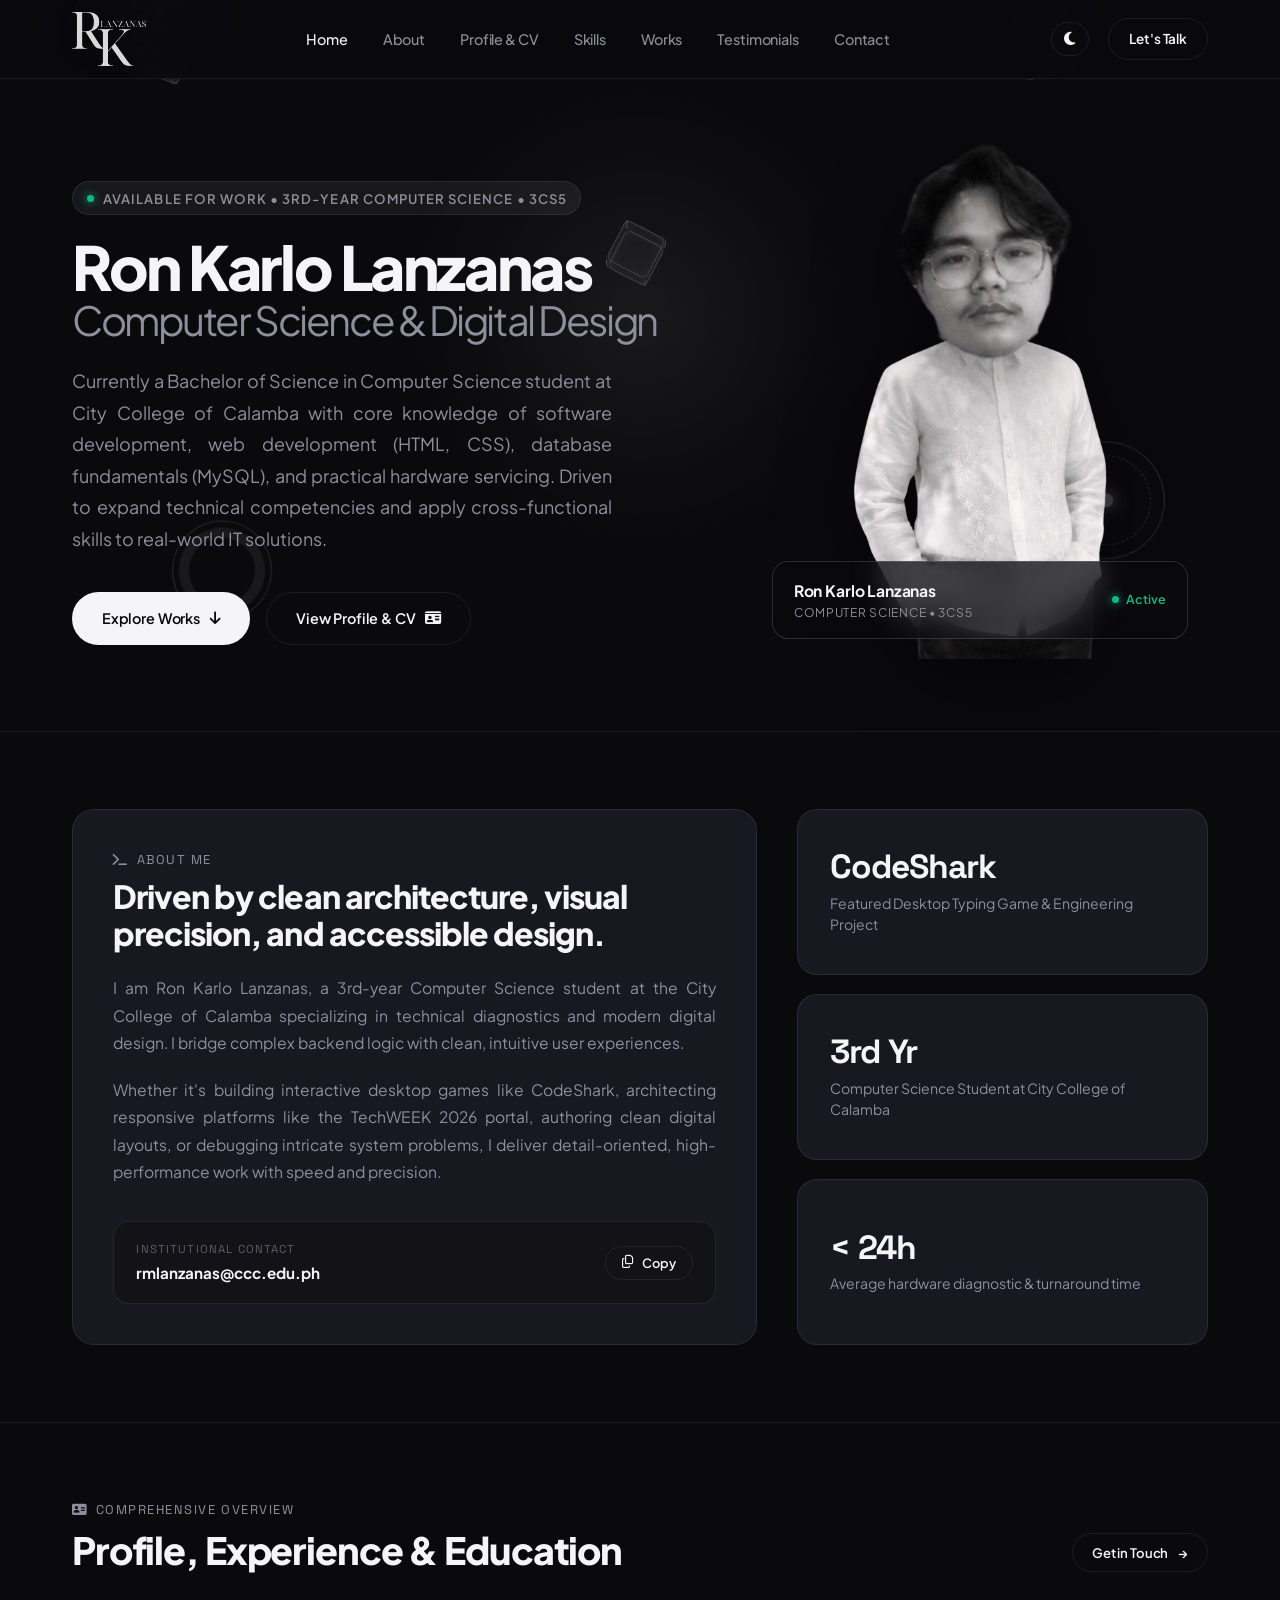
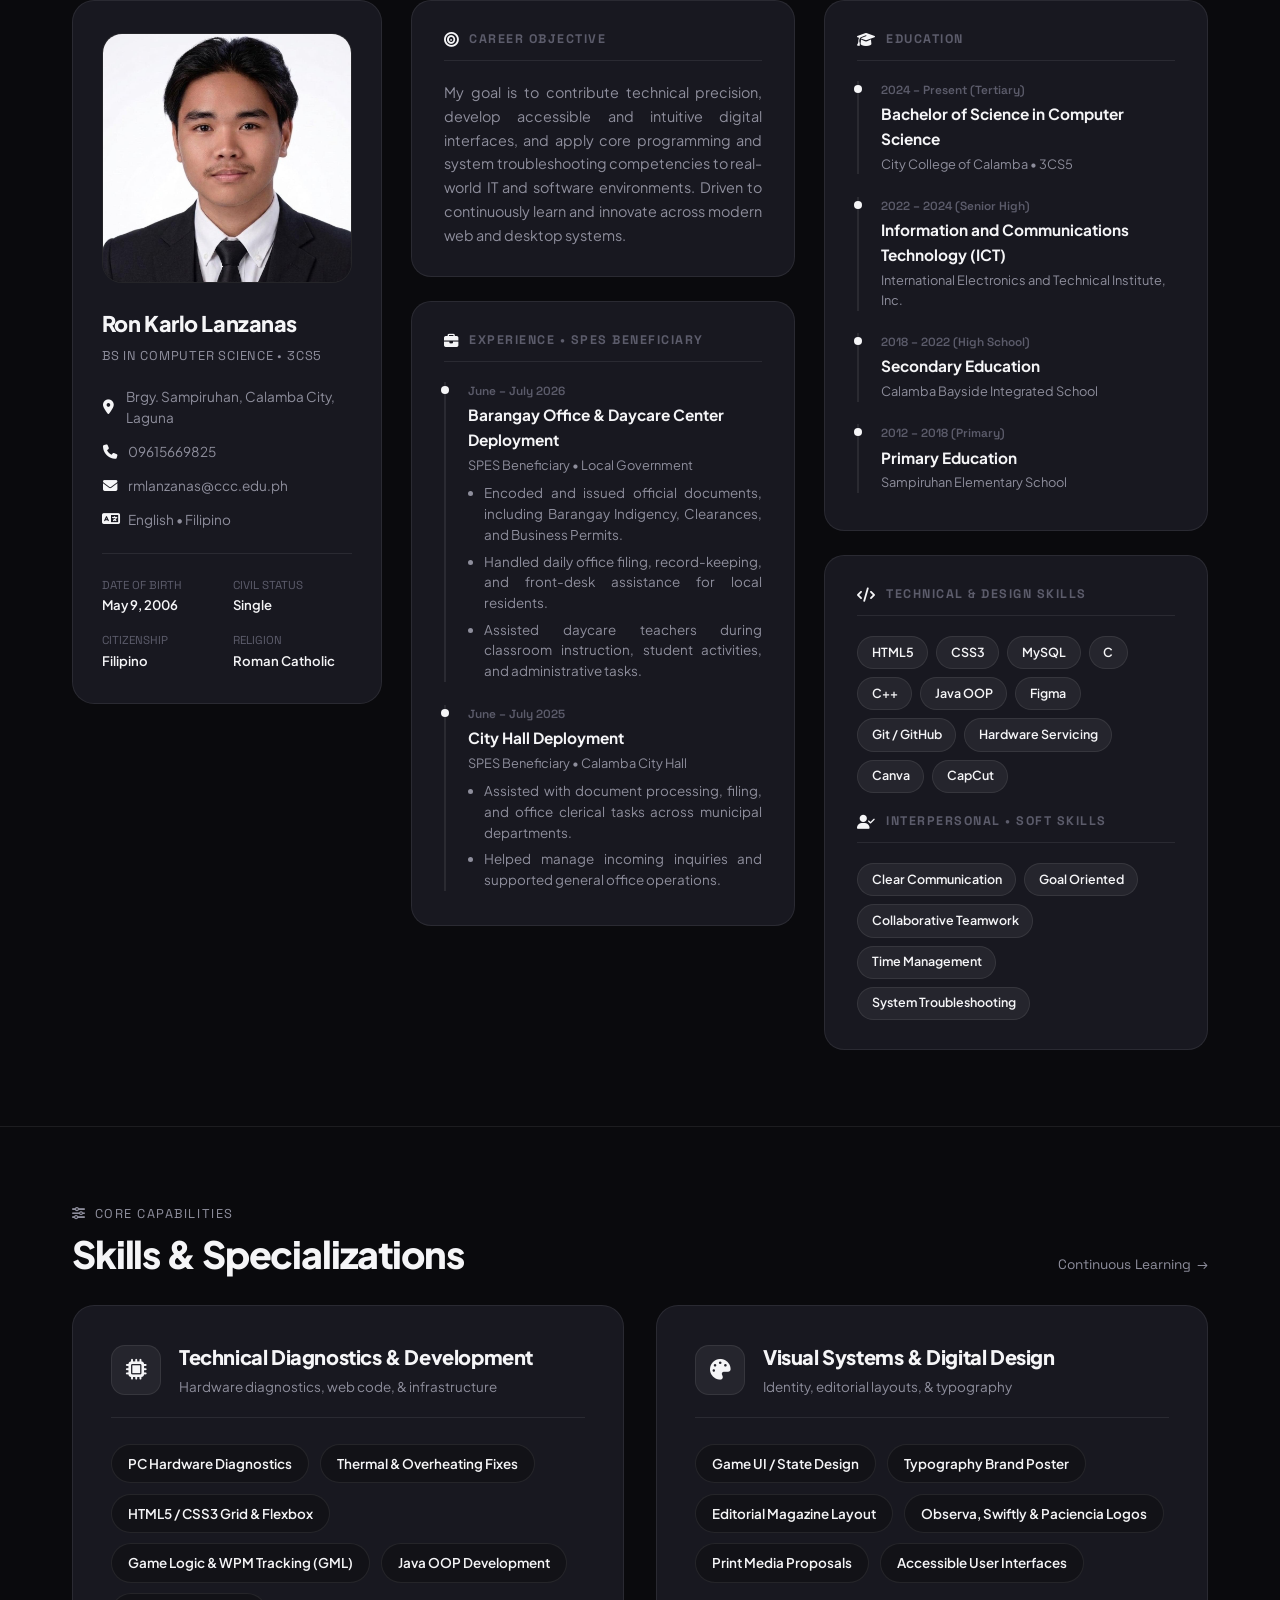
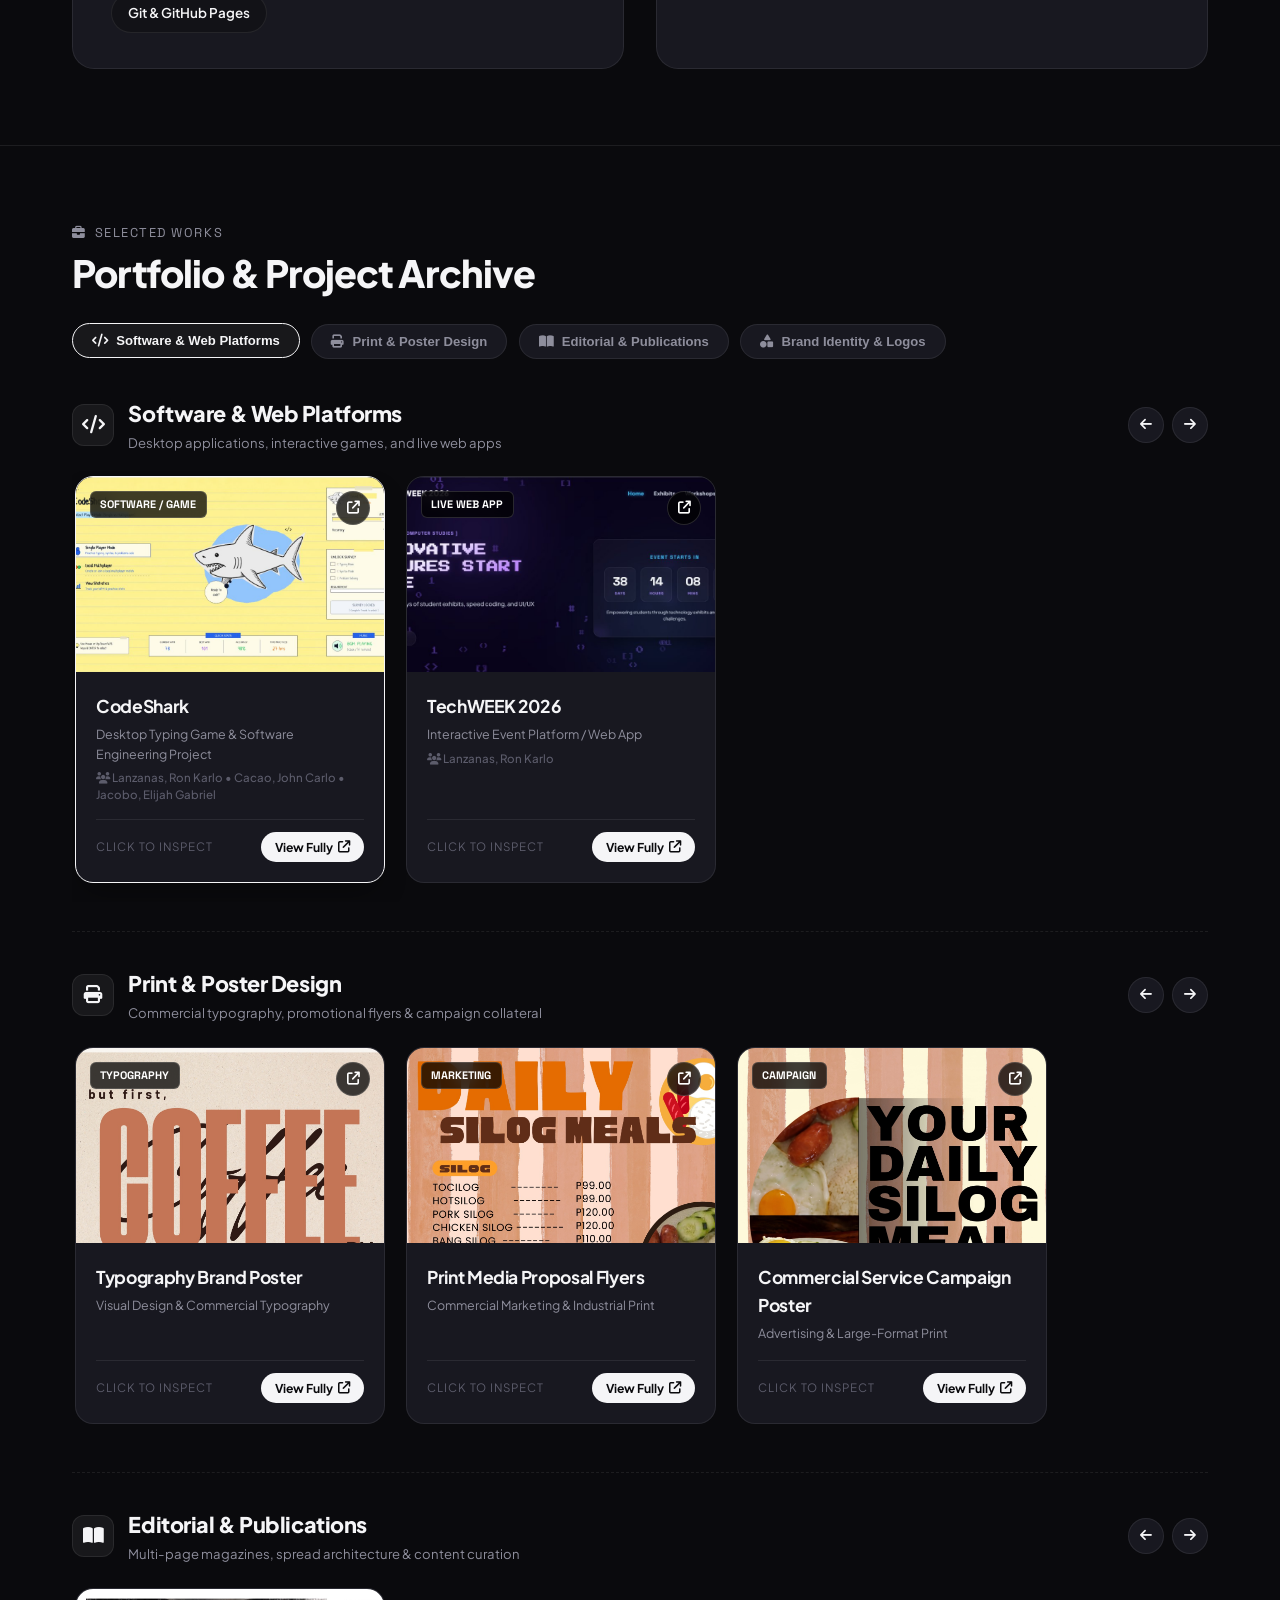
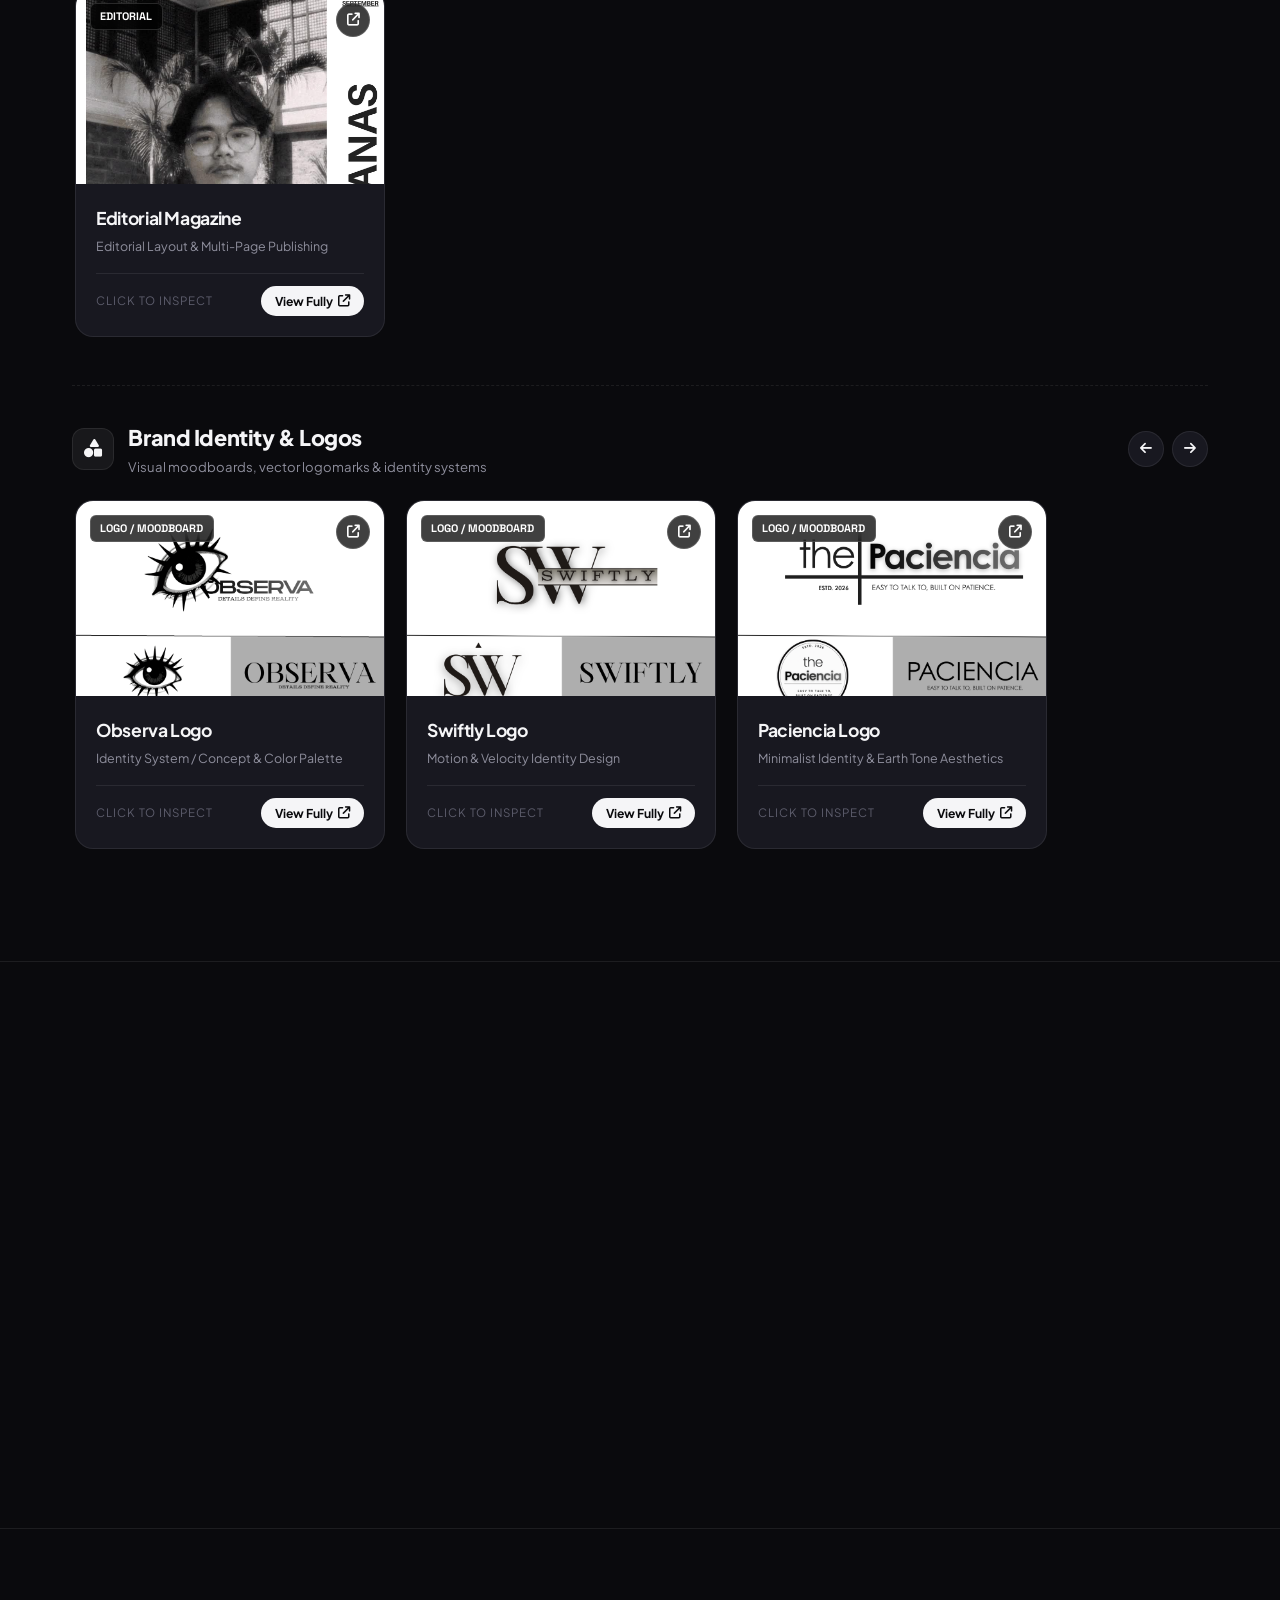
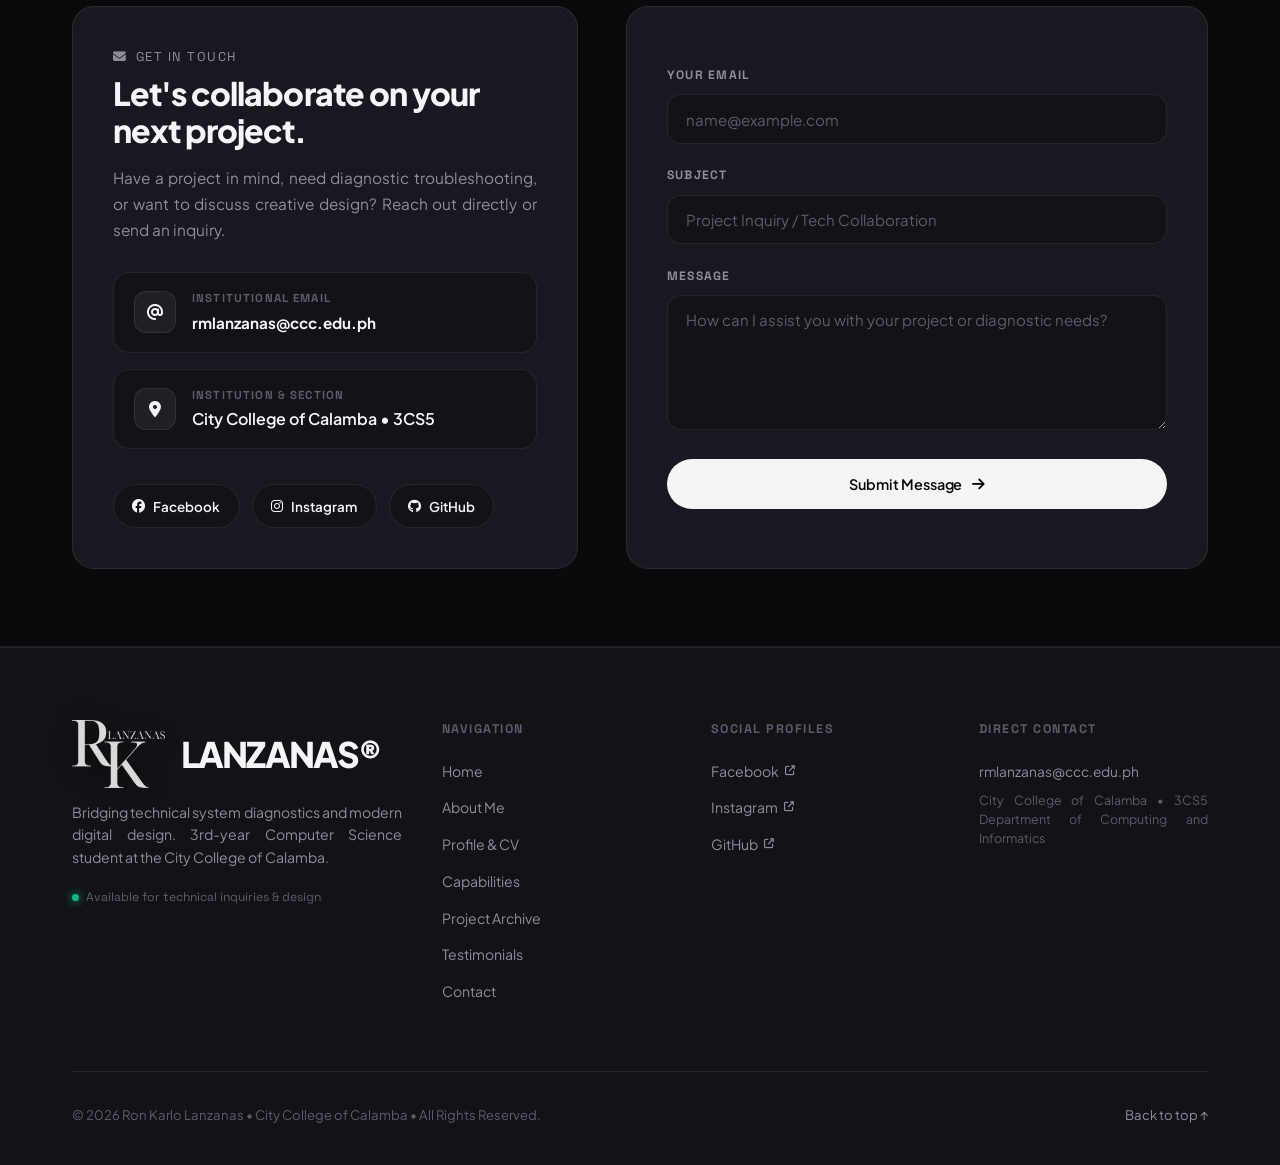
==== commit 91861e30: "Update interactive cartoon head cursor tracking and UI" ====
--- a/portfolio.html
+++ b/portfolio.html
@@ -2,11 +2,14 @@
 <html lang="en">
 <head>
   <meta charset="UTF-8">
-  <meta name="viewport" content="width=device-width, initial-scale=1.0">
+  <meta name="viewport" content="width=device-width, initial-scale=1.0, viewport-fit=cover">
+  <meta name="apple-mobile-web-app-capable" content="yes">
+  <meta name="apple-mobile-web-app-status-bar-style" content="black-translucent">
   <title>Ron Karlo Lanzanas — Creative &amp; Technical Portfolio</title>
   
-  <!-- Website Favicon from uploaded logo -->
+  <!-- Website Favicon & iOS Touch Icon from uploaded logo -->
   <link rel="icon" type="image/png" href="site-logo.png">
+  <link rel="apple-touch-icon" href="site-logo.png">
 
   <!-- Modern Clean Typography Fonts -->
   <link rel="preconnect" href="https://fonts.googleapis.com">
@@ -21,8 +24,53 @@
 </head>
 <body>
 
-  <!-- Ambient lighting effect -->
-  <div class="bg-ambient"></div>
+  <!-- Reactive Moving Objects Background -->
+  <div class="bg-ambient" id="bgReactiveStage" aria-hidden="true">
+    <div class="bg-cursor-orb" id="bgCursorOrb"></div>
+
+    <!-- Moving 3D Wireframe Cube Object -->
+    <div class="bg-floating-obj obj-cube-wrap" data-depth="0.22">
+      <div class="obj-cube">
+        <span class="cube-face face-front"></span>
+        <span class="cube-face face-back"></span>
+        <span class="cube-face face-right"></span>
+        <span class="cube-face face-left"></span>
+        <span class="cube-face face-top"></span>
+        <span class="cube-face face-bottom"></span>
+      </div>
+    </div>
+
+    <!-- Moving Orbital Gyro Ring Object -->
+    <div class="bg-floating-obj obj-gyro-wrap" data-depth="0.16">
+      <div class="obj-gyro">
+        <span class="gyro-ring ring-1"></span>
+        <span class="gyro-ring ring-2"></span>
+        <span class="gyro-core"></span>
+      </div>
+    </div>
+
+    <!-- Moving Geometric Prism / Diamond Object -->
+    <div class="bg-floating-obj obj-prism-wrap" data-depth="0.28">
+      <div class="obj-prism"></div>
+    </div>
+
+    <!-- Moving Floating Capsule / Torus Object -->
+    <div class="bg-floating-obj obj-torus-wrap" data-depth="0.19">
+      <div class="obj-torus"></div>
+    </div>
+
+    <!-- Moving Secondary Mini Cube Object -->
+    <div class="bg-floating-obj obj-minicube-wrap" data-depth="0.25">
+      <div class="obj-cube mini">
+        <span class="cube-face face-front"></span>
+        <span class="cube-face face-back"></span>
+        <span class="cube-face face-right"></span>
+        <span class="cube-face face-left"></span>
+        <span class="cube-face face-top"></span>
+        <span class="cube-face face-bottom"></span>
+      </div>
+    </div>
+  </div>
 
   <!-- Header / Navigation Bar -->
   <header>
@@ -31,7 +79,7 @@
         <img src="site-logo.png" alt="Ron Karlo Lanzanas Logo" class="nav-logo-img">
       </a>
 
-      <ul class="nav-links">
+      <ul class="nav-links" id="navLinksMenu">
         <li><a href="#home" class="active">Home</a></li>
         <li><a href="#about">About</a></li>
         <li><a href="#profile-overview">Profile &amp; CV</a></li>
@@ -45,7 +93,10 @@
         <button id="themeToggle" class="theme-toggle-btn" title="Toggle Theme" aria-label="Toggle Theme">
           <i class="fa-solid fa-moon"></i>
         </button>
-        <a href="#contact" class="btn btn-outline" style="padding: 0.55rem 1.25rem; font-size: 0.85rem;">Let's Talk</a>
+        <a href="#contact" class="btn btn-outline nav-cta-btn" style="padding: 0.55rem 1.25rem; font-size: 0.85rem;">Let's Talk</a>
+        <button id="mobileMenuBtn" class="mobile-menu-btn" title="Open Menu" aria-label="Toggle Navigation Menu" aria-expanded="false">
+          <i class="fa-solid fa-bars"></i>
+        </button>
       </div>
     </div>
   </header>
@@ -81,12 +132,12 @@
         </div>
       </div>
 
-      <!-- Hero Portrait Cutout with Interactive Cursor-Following Head -->
+      <!-- Hero Portrait Cutout (No Background) -->
       <div class="hero-image-wrapper">
         <div class="hero-card-stack">
           <div class="profile-card" id="heroProfileCard">
-            <img src="ron-body-nobg.png" id="heroBodyImg" class="hero-body-layer" alt="Ron Karlo Lanzanas Body Cutout">
-            <img src="ron-head-nobg.png" id="heroHeadImg" class="hero-head-layer" alt="Ron Karlo Lanzanas Interactive Head">
+            <img src="ron-body-nobg.png" id="heroBodyImg" class="hero-portrait-cutout hero-body-layer" alt="Ron Karlo Lanzanas Body">
+            <img src="ron-head-nobg.png" id="heroHeadImg" class="hero-portrait-cutout hero-head-layer" alt="Ron Karlo Lanzanas Head">
 
             <div class="profile-badge-overlay">
               <div>
@@ -417,78 +468,6 @@
       <!-- Categories Container (Separate category sections rendered by main.js) -->
       <div id="categoriesContainer"></div>
 
-      <!-- Project Detail Box with Live Preview and Redirect Action Links -->
-      <div class="project-detail-panel" id="projectDetailPanel">
-        <div class="project-detail-header">
-          <div>
-            <div class="section-label" id="detailNumber">PROJECT № 01</div>
-            <h3 class="project-detail-title" id="detailTitle">CodeShark</h3>
-          </div>
-          <div style="display: flex; gap: 0.8rem; flex-wrap: wrap;">
-            <a href="https://drive.google.com/drive/folders/1fra4YcWejXfrocQfoYDBPHqZmjQgm9KX" target="_blank" rel="noopener noreferrer" id="detailViewBtn" class="btn btn-primary" style="padding: 0.65rem 1.4rem; font-size: 0.88rem;">
-              <span>Download CodeShark</span>
-              <i class="fa-solid fa-download"></i>
-            </a>
-            <a href="https://drive.google.com/drive/folders/1fra4YcWejXfrocQfoYDBPHqZmjQgm9KX" target="_blank" rel="noopener noreferrer" id="detailDriveBtn" class="btn btn-outline" style="padding: 0.65rem 1.3rem; font-size: 0.88rem;">
-              <span>Open Project Folder</span>
-              <i class="fa-solid fa-arrow-up-right-from-square"></i>
-            </a>
-          </div>
-        </div>
-
-        <div class="project-detail-grid">
-          <div>
-            <div class="detail-grid">
-              <div class="detail-item">
-                <h4><i class="fa-solid fa-triangle-exclamation"></i> Problem</h4>
-                <p id="detailProblem">
-                  Creating an engaging, gamified desktop learning tool where programming students practice coding syntax, typing speed (WPM), accuracy, and problem solving in solo and local multiplayer modes.
-                </p>
-              </div>
-
-              <div class="detail-item">
-                <h4><i class="fa-solid fa-code"></i> Tech Stack / Tools</h4>
-                <p id="detailTech">
-                  GameMaker Studio, GML (GameMaker Language), Sound Design, Local Multiplayer Socket / Peer Architecture, UI State Machine.
-                </p>
-              </div>
-
-              <div class="detail-item">
-                <h4><i class="fa-solid fa-circle-check"></i> Outcome</h4>
-                <p id="detailOutcome">
-                  Designed and engineered a complete interactive game featuring single player modes, local multiplayer lobby, WPM tracking, and sound system.
-                </p>
-              </div>
-            </div>
-
-            <!-- Developers attribution field (shown ONLY when developers are defined) -->
-            <div id="detailDevsBox" style="margin-bottom: 1.8rem; padding: 0.9rem 1.2rem; background: var(--badge-bg); border: 1px solid var(--border-color); border-radius: 12px;">
-              <span style="font-family: var(--font-mono); font-size: 0.72rem; text-transform: uppercase; letter-spacing: 0.1em; color: var(--text-dim); display: block; margin-bottom: 0.2rem;">
-                <i class="fa-solid fa-users"></i> Project Developers
-              </span>
-              <span id="detailDevs" style="font-size: 0.9rem; font-weight: 600; color: var(--text-main);">
-                Lanzanas, Ron Karlo &bull; Cacao, John Carlo &bull; Jacobo, Elijah Gabriel
-              </span>
-            </div>
-
-            <div class="detail-actions">
-              <a href="#contact" class="btn btn-outline" style="padding: 0.75rem 1.6rem;">
-                <span>Inquire About Similar Work</span>
-                <i class="fa-solid fa-arrow-right"></i>
-              </a>
-            </div>
-          </div>
-
-          <!-- Clickable Sidebar Thumbnail that also redirects to the project view -->
-          <div class="detail-preview-box" title="Click to view full asset" id="detailPreviewBox">
-            <img src="project_codeshark.jpg" id="detailPreviewImg" alt="Project Preview">
-            <div class="detail-preview-badge">
-              <i class="fa-solid fa-expand"></i> Click to Open Full Asset
-            </div>
-          </div>
-        </div>
-      </div>
-
     </div>
   </section>
 
@@ -529,9 +508,9 @@
             </p>
           </div>
           <div class="testimonial-author">
-            <div class="author-avatar">CS</div>
+            <div class="author-avatar">DCI</div>
             <div>
-              <div class="author-name">Computer Studies Instructor</div>
+              <div class="author-name">Department of Computing and Informatics Instructor</div>
               <div class="author-title">Faculty Reviewer</div>
             </div>
           </div>
@@ -680,7 +659,7 @@
             rmlanzanas@ccc.edu.ph
           </a>
           <p style="font-size: 0.78rem; color: var(--text-dim); margin-top: 0.5rem; line-height: 1.5;">
-            City College of Calamba &bull; 3CS5 Department of Computer Studies
+            City College of Calamba &bull; 3CS5 Department of Computing and Informatics
           </p>
         </div>
       </div>
--- a/css/style.css
+++ b/css/style.css
@@ -17,18 +17,18 @@
 }
 
 [data-theme="light"] {
-  --bg-primary: #f8f8fa;
-  --bg-secondary: #ececf2;
+  --bg-primary: #f6f6f9;
+  --bg-secondary: #eaeaef;
   --bg-card: #ffffff;
-  --bg-card-hover: #f9f9fb;
-  --border-color: rgba(0, 0, 0, 0.09);
-  --border-focus: rgba(0, 0, 0, 0.28);
-  --text-main: #0e0e12;
-  --text-muted: #5e5e6f;
-  --text-dim: #9898a6;
-  --accent-white: #0a0a0d;
-  --accent-glow: rgba(0, 0, 0, 0.04);
-  --badge-bg: rgba(0, 0, 0, 0.05);
+  --bg-card-hover: #f9f9fc;
+  --border-color: rgba(0, 0, 0, 0.14);
+  --border-focus: rgba(0, 0, 0, 0.38);
+  --text-main: #050507;
+  --text-muted: #1f1f26;
+  --text-dim: #444452;
+  --accent-white: #050507;
+  --accent-glow: rgba(0, 0, 0, 0.06);
+  --badge-bg: rgba(0, 0, 0, 0.06);
 }
 
 * {
@@ -56,17 +56,222 @@
   text-justify: inter-word;
 }
 
-/* Ambient glow */
+/* Reactive Moving Objects Background */
 .bg-ambient {
   position: fixed;
-  top: -20%;
-  left: 50%;
-  transform: translateX(-50%);
-  width: 1100px;
-  height: 650px;
-  background: radial-gradient(circle, rgba(255, 255, 255, 0.04) 0%, rgba(0, 0, 0, 0) 70%);
+  inset: 0;
+  width: 100vw;
+  height: 100vh;
+  overflow: hidden;
   pointer-events: none;
   z-index: 0;
+  perspective: 1000px;
+}
+
+.bg-cursor-orb {
+  position: absolute;
+  top: 0;
+  left: 0;
+  width: 520px;
+  height: 520px;
+  margin-left: -260px;
+  margin-top: -260px;
+  border-radius: 50%;
+  background: radial-gradient(circle, rgba(255, 255, 255, 0.065) 0%, rgba(255, 255, 255, 0.015) 45%, transparent 70%);
+  will-change: transform;
+  transition: background 0.4s ease;
+}
+
+[data-theme="light"] .bg-cursor-orb {
+  background: radial-gradient(circle, rgba(0, 0, 0, 0.06) 0%, rgba(0, 0, 0, 0.018) 45%, transparent 70%);
+}
+
+.bg-floating-obj {
+  position: absolute;
+  will-change: transform;
+  transform-style: preserve-3d;
+}
+
+.obj-cube-wrap {
+  top: 16%;
+  left: 8%;
+}
+
+.obj-gyro-wrap {
+  top: 62%;
+  right: 9%;
+}
+
+.obj-prism-wrap {
+  top: 24%;
+  right: 16%;
+}
+
+.obj-torus-wrap {
+  top: 74%;
+  left: 14%;
+}
+
+.obj-minicube-wrap {
+  top: 46%;
+  left: 48%;
+}
+
+/* 3D Rotating Wireframe Cube */
+.obj-cube {
+  width: 76px;
+  height: 76px;
+  position: relative;
+  transform-style: preserve-3d;
+  animation: rotateCube3D 22s linear infinite;
+}
+
+.obj-cube.mini {
+  width: 44px;
+  height: 44px;
+  animation: rotateCube3D 16s linear infinite reverse;
+}
+
+.cube-face {
+  position: absolute;
+  inset: 0;
+  border: 1.5px solid rgba(255, 255, 255, 0.14);
+  background: rgba(255, 255, 255, 0.015);
+  border-radius: 6px;
+  box-shadow: 0 0 18px rgba(255, 255, 255, 0.03) inset;
+}
+
+[data-theme="light"] .cube-face {
+  border-color: rgba(0, 0, 0, 0.18);
+  background: rgba(0, 0, 0, 0.02);
+  box-shadow: 0 4px 14px rgba(0, 0, 0, 0.06);
+}
+
+.obj-cube .face-front  { transform: translateZ(38px); }
+.obj-cube .face-back   { transform: rotateY(180deg) translateZ(38px); }
+.obj-cube .face-right  { transform: rotateY(90deg) translateZ(38px); }
+.obj-cube .face-left   { transform: rotateY(-90deg) translateZ(38px); }
+.obj-cube .face-top    { transform: rotateX(90deg) translateZ(38px); }
+.obj-cube .face-bottom { transform: rotateX(-90deg) translateZ(38px); }
+
+.obj-cube.mini .face-front  { transform: translateZ(22px); }
+.obj-cube.mini .face-back   { transform: rotateY(180deg) translateZ(22px); }
+.obj-cube.mini .face-right  { transform: rotateY(90deg) translateZ(22px); }
+.obj-cube.mini .face-left   { transform: rotateY(-90deg) translateZ(22px); }
+.obj-cube.mini .face-top    { transform: rotateX(90deg) translateZ(22px); }
+.obj-cube.mini .face-bottom { transform: rotateX(-90deg) translateZ(22px); }
+
+@keyframes rotateCube3D {
+  0%   { transform: rotateX(0deg) rotateY(0deg) rotateZ(0deg); }
+  50%  { transform: rotateX(180deg) rotateY(220deg) rotateZ(90deg); }
+  100% { transform: rotateX(360deg) rotateY(360deg) rotateZ(360deg); }
+}
+
+/* Orbital Gyro Rings Object */
+.obj-gyro {
+  width: 118px;
+  height: 118px;
+  position: relative;
+  transform-style: preserve-3d;
+  animation: floatGyro 18s ease-in-out infinite;
+}
+
+.gyro-ring {
+  position: absolute;
+  inset: 0;
+  border-radius: 50%;
+  border: 1.5px solid rgba(255, 255, 255, 0.14);
+}
+
+[data-theme="light"] .gyro-ring {
+  border-color: rgba(0, 0, 0, 0.18);
+  box-shadow: 0 4px 12px rgba(0, 0, 0, 0.06);
+}
+
+.gyro-ring.ring-1 {
+  animation: spinGyroRing1 12s linear infinite;
+}
+
+.gyro-ring.ring-2 {
+  inset: 14px;
+  border-style: dashed;
+  animation: spinGyroRing2 15s linear infinite reverse;
+}
+
+.gyro-core {
+  position: absolute;
+  top: 50%;
+  left: 50%;
+  width: 14px;
+  height: 14px;
+  margin: -7px 0 0 -7px;
+  border-radius: 50%;
+  background: rgba(255, 255, 255, 0.25);
+  box-shadow: 0 0 16px rgba(255, 255, 255, 0.35);
+}
+
+[data-theme="light"] .gyro-core {
+  background: rgba(0, 0, 0, 0.35);
+  box-shadow: 0 2px 10px rgba(0, 0, 0, 0.22);
+}
+
+@keyframes spinGyroRing1 {
+  0%   { transform: rotateX(65deg) rotateY(0deg) rotateZ(0deg); }
+  100% { transform: rotateX(65deg) rotateY(360deg) rotateZ(360deg); }
+}
+
+@keyframes spinGyroRing2 {
+  0%   { transform: rotateX(-45deg) rotateY(45deg) rotateZ(0deg); }
+  100% { transform: rotateX(-45deg) rotateY(45deg) rotateZ(360deg); }
+}
+
+@keyframes floatGyro {
+  0%, 100% { transform: translateY(0px) rotate(0deg); }
+  50%      { transform: translateY(-22px) rotate(12deg); }
+}
+
+/* Geometric Diamond Prism Object */
+.obj-prism {
+  width: 64px;
+  height: 64px;
+  border: 1.5px solid rgba(255, 255, 255, 0.14);
+  background: linear-gradient(135deg, rgba(255, 255, 255, 0.05), transparent);
+  border-radius: 14px;
+  transform: rotate(45deg);
+  animation: floatPrism 14s ease-in-out infinite;
+}
+
+[data-theme="light"] .obj-prism {
+  border-color: rgba(0, 0, 0, 0.18);
+  background: linear-gradient(135deg, rgba(0, 0, 0, 0.045), transparent);
+  box-shadow: 0 6px 18px rgba(0, 0, 0, 0.07);
+}
+
+@keyframes floatPrism {
+  0%, 100% { transform: rotate(45deg) translateY(0) scale(1); }
+  50%      { transform: rotate(135deg) translateY(-18px) scale(1.08); }
+}
+
+/* Floating Torus Ring Object */
+.obj-torus {
+  width: 86px;
+  height: 86px;
+  border-radius: 50%;
+  border: 10px solid rgba(255, 255, 255, 0.06);
+  outline: 1.5px solid rgba(255, 255, 255, 0.13);
+  outline-offset: 6px;
+  animation: floatTorus 16s ease-in-out infinite;
+}
+
+[data-theme="light"] .obj-torus {
+  border-color: rgba(0, 0, 0, 0.07);
+  outline-color: rgba(0, 0, 0, 0.17);
+  box-shadow: 0 6px 18px rgba(0, 0, 0, 0.06);
+}
+
+@keyframes floatTorus {
+  0%, 100% { transform: translate(0, 0) rotateX(35deg) rotateY(-25deg); }
+  50%      { transform: translate(16px, -20px) rotateX(55deg) rotateY(35deg); }
 }
 
 /* Container */
@@ -91,7 +296,8 @@
 }
 
 [data-theme="light"] header {
-  background: rgba(248, 248, 250, 0.9);
+  background: rgba(246, 246, 249, 0.92);
+  box-shadow: 0 4px 18px rgba(0, 0, 0, 0.06);
 }
 
 .nav-inner {
@@ -120,6 +326,10 @@
   object-fit: contain;
   filter: drop-shadow(0 2px 8px rgba(0, 0, 0, 0.4));
   transition: var(--transition-smooth);
+}
+
+[data-theme="light"] .nav-logo-img {
+  filter: brightness(0) drop-shadow(0 2px 5px rgba(0, 0, 0, 0.25));
 }
 
 .brand-logo:hover .nav-logo-img {
@@ -319,7 +529,7 @@
 
 .hero-card-stack {
   width: 100%;
-  max-width: 390px;
+  max-width: 480px;
   display: flex;
   flex-direction: column;
   gap: 1rem;
@@ -328,13 +538,12 @@
 .profile-card {
   position: relative;
   width: 100%;
-  aspect-ratio: 1 / 1;
+  aspect-ratio: 1 / 1.08;
   border-radius: 0;
   overflow: visible;
   background: transparent;
   border: none;
   box-shadow: none;
-  perspective: 900px;
 }
 
 [data-theme="light"] .profile-card {
@@ -348,23 +557,29 @@
   height: 100%;
   object-fit: contain;
   object-position: center bottom;
-  padding-top: 0.75rem;
+  padding-top: 0;
   pointer-events: none;
   user-select: none;
 }
 
+.hero-portrait-cutout {
+  z-index: 2;
+  filter: drop-shadow(0 18px 36px rgba(0, 0, 0, 0.5));
+}
+
 .hero-body-layer {
   z-index: 2;
-  filter: drop-shadow(0 16px 32px rgba(0, 0, 0, 0.55));
-  transition: transform 0.25s ease-out;
+  transform: scale(1);
+  transform-origin: center bottom;
 }
 
 .hero-head-layer {
   z-index: 3;
-  transform-origin: 50.8% 23.5%;
-  transform: scale(1.65);
+  transform-origin: 50.8% 26.5%;
+  transform: scale(1.85);
+  transition: none !important;
   will-change: transform;
-  filter: drop-shadow(0 8px 18px rgba(0, 0, 0, 0.38));
+  filter: drop-shadow(0 14px 24px rgba(0, 0, 0, 0.48));
 }
 
 /* Pixelated Canvas Layer */
@@ -2045,12 +2260,61 @@
   filter: drop-shadow(0 4px 12px rgba(0, 0, 0, 0.45));
 }
 
+[data-theme="light"] .footer-logo-img {
+  filter: brightness(0) drop-shadow(0 3px 8px rgba(0, 0, 0, 0.28));
+}
+
 .footer-brand-text {
   font-size: 2.2rem;
   font-weight: 900;
   letter-spacing: -0.05em;
   line-height: 1;
   color: var(--text-main);
+}
+
+[data-theme="light"] .footer-brand-text,
+[data-theme="light"] .hero-title,
+[data-theme="light"] .section-title {
+  text-shadow: 0 2px 6px rgba(0, 0, 0, 0.09);
+}
+
+[data-theme="light"] .hero-title span {
+  color: #1f1f28;
+  font-weight: 500;
+  text-shadow: 0 1px 4px rgba(0, 0, 0, 0.08);
+}
+
+[data-theme="light"] .about-content,
+[data-theme="light"] .about-stat,
+[data-theme="light"] .skill-category-card,
+[data-theme="light"] .testimonial-card,
+[data-theme="light"] .contact-info-col,
+[data-theme="light"] .contact-form-card,
+[data-theme="light"] .project-card,
+[data-theme="light"] .project-detail-panel,
+[data-theme="light"] .cv-card-identity,
+[data-theme="light"] .cv-block {
+  box-shadow: 0 8px 24px -6px rgba(0, 0, 0, 0.08), 0 2px 6px -1px rgba(0, 0, 0, 0.05);
+}
+
+[data-theme="light"] .profile-badge-overlay {
+  background: rgba(255, 255, 255, 0.92);
+  border-color: rgba(0, 0, 0, 0.16);
+  box-shadow: 0 10px 28px rgba(0, 0, 0, 0.14);
+}
+
+[data-theme="light"] .quote-icon {
+  color: var(--text-main);
+  opacity: 0.35;
+}
+
+[data-theme="light"] .btn-outline,
+[data-theme="light"] .cat-pill-btn,
+[data-theme="light"] .skill-tag,
+[data-theme="light"] .cv-pill,
+[data-theme="light"] .social-btn,
+[data-theme="light"] .theme-toggle-btn {
+  box-shadow: 0 2px 6px rgba(0, 0, 0, 0.06);
 }
 
 .footer-brand-tagline {
@@ -2163,7 +2427,54 @@
   opacity: 1;
 }
 
-/* Responsive */
+/* Scroll Reveal Animations (Placed after component rules so transition applies cleanly) */
+.scroll-reveal {
+  opacity: 0;
+  transform: translate3d(0, var(--reveal-offset, 28px), 0);
+  transition: opacity 0.55s cubic-bezier(0.22, 1, 0.36, 1), transform 0.55s cubic-bezier(0.22, 1, 0.36, 1), border-color 0.35s ease, background-color 0.35s ease, box-shadow 0.35s ease;
+  will-change: opacity, transform;
+}
+
+.scroll-reveal.is-visible {
+  opacity: 1;
+  transform: translate3d(0, 0, 0);
+}
+
+/* Mobile Hamburger Button (Hidden on Desktop) */
+.mobile-menu-btn {
+  display: none;
+  background: transparent;
+  border: 1px solid var(--border-color);
+  color: var(--text-main);
+  width: 40px;
+  height: 40px;
+  border-radius: 50%;
+  cursor: pointer;
+  align-items: center;
+  justify-content: center;
+  font-size: 1rem;
+  transition: var(--transition-smooth);
+  -webkit-tap-highlight-color: transparent;
+}
+
+.mobile-menu-btn:hover {
+  border-color: var(--border-focus);
+  background: var(--badge-bg);
+}
+
+/* iOS & Mobile Touch Optimizations */
+html {
+  -webkit-text-size-adjust: 100%;
+  text-size-adjust: 100%;
+}
+
+button,
+a {
+  -webkit-tap-highlight-color: transparent;
+  touch-action: manipulation;
+}
+
+/* Responsive: Tablets & Mobile Navigation (<= 960px) */
 @media (max-width: 960px) {
   .hero-grid,
   .about-grid,
@@ -2177,11 +2488,11 @@
   }
 
   .hero-title {
-    font-size: 2.8rem;
+    font-size: 2.75rem;
   }
 
   .hero-title span {
-    font-size: 2rem;
+    font-size: 1.9rem;
   }
 
   .skills-grid,
@@ -2190,7 +2501,422 @@
     grid-template-columns: 1fr;
   }
 
+  .mobile-menu-btn {
+    display: inline-flex;
+  }
+
   .nav-links {
+    position: fixed;
+    top: 78px;
+    left: 0;
+    right: 0;
+    background: rgba(12, 12, 16, 0.96);
+    backdrop-filter: blur(20px);
+    -webkit-backdrop-filter: blur(20px);
+    border-bottom: 1px solid var(--border-color);
+    flex-direction: column;
+    align-items: stretch;
+    gap: 0.25rem;
+    padding: 1rem 1.5rem 1.4rem;
+    box-shadow: 0 20px 40px rgba(0, 0, 0, 0.45);
+    opacity: 0;
+    visibility: hidden;
+    transform: translateY(-12px);
+    pointer-events: none;
+    transition: opacity 0.28s ease, transform 0.28s ease, visibility 0.28s ease;
+    z-index: 99;
+  }
+
+  [data-theme="light"] .nav-links {
+    background: rgba(250, 250, 252, 0.97);
+    box-shadow: 0 18px 36px rgba(0, 0, 0, 0.12);
+  }
+
+  .nav-links.mobile-open {
+    opacity: 1;
+    visibility: visible;
+    transform: translateY(0);
+    pointer-events: auto;
+  }
+
+  .nav-links li a {
+    display: block;
+    padding: 0.75rem 0.9rem;
+    font-size: 0.98rem;
+    font-weight: 600;
+    border-radius: 12px;
+  }
+
+  .nav-links li a.active,
+  .nav-links li a:hover {
+    background: var(--badge-bg);
+  }
+
+  .nav-links li a::after {
     display: none;
   }
-}
+
+  .hero-card-stack {
+    max-width: 390px;
+    margin: 0 auto;
+  }
+
+  .cv-card-identity {
+    max-width: 440px;
+    width: 100%;
+    margin: 0 auto;
+  }
+}
+
+/* Responsive: Smartphones — iPhone & Android (<= 640px) */
+@media (max-width: 640px) {
+  .container {
+    padding-left: max(1.15rem, env(safe-area-inset-left));
+    padding-right: max(1.15rem, env(safe-area-inset-right));
+  }
+
+  /* Avoid awkward justified rivers of whitespace on narrow phone screens */
+  p,
+  .about-content p,
+  .testimonial-text,
+  .contact-info-col > p,
+  .cv-item-desc li {
+    text-align: left;
+  }
+
+  .nav-inner {
+    height: 68px;
+  }
+
+  .nav-links {
+    top: 68px;
+  }
+
+  .nav-logo-img {
+    height: 42px;
+    max-width: 66px;
+  }
+
+  .nav-actions {
+    gap: 0.55rem;
+  }
+
+  .nav-cta-btn {
+    padding: 0.45rem 0.9rem !important;
+    font-size: 0.78rem !important;
+  }
+
+  .theme-toggle-btn,
+  .mobile-menu-btn {
+    width: 38px;
+    height: 38px;
+    padding: 0;
+  }
+
+  /* Hero Section on Mobile */
+  .hero-section {
+    padding: 2.6rem 0 3rem;
+  }
+
+  .hero-grid {
+    gap: 2rem;
+  }
+
+  .hero-meta {
+    font-size: 0.7rem;
+    padding: 0.35rem 0.7rem;
+    line-height: 1.4;
+    white-space: normal;
+  }
+
+  .hero-title {
+    font-size: clamp(2rem, 8.5vw, 2.5rem);
+    line-height: 1.1;
+    margin-bottom: 1rem;
+  }
+
+  .hero-title span {
+    font-size: clamp(1.25rem, 5.4vw, 1.65rem);
+    margin-top: 0.25rem;
+  }
+
+  .hero-description {
+    font-size: 0.96rem;
+    line-height: 1.65;
+    margin-bottom: 1.6rem;
+  }
+
+  .hero-actions {
+    display: grid;
+    grid-template-columns: 1fr 1fr;
+    gap: 0.65rem;
+    width: 100%;
+  }
+
+  .hero-actions .btn {
+    width: 100%;
+    padding: 0.78rem 0.9rem;
+    font-size: 0.82rem;
+  }
+
+  .hero-card-stack {
+    max-width: 310px;
+  }
+
+  .hero-body-layer {
+    transform: scale(1);
+  }
+
+  .profile-badge-overlay {
+    left: 0.6rem;
+    right: 0.6rem;
+    bottom: 0.75rem;
+    padding: 0.75rem 1rem;
+    border-radius: 14px;
+  }
+
+  .badge-name {
+    font-size: 0.88rem;
+  }
+
+  .badge-role {
+    font-size: 0.68rem;
+  }
+
+  /* Sections & Cards on Mobile */
+  .section-padding,
+  .cv-overview-section {
+    padding: 3.2rem 0;
+  }
+
+  .section-header {
+    margin-bottom: 1.4rem;
+    gap: 0.8rem;
+  }
+
+  .section-title,
+  .about-content .section-title,
+  .contact-info-col h3 {
+    font-size: clamp(1.55rem, 6.5vw, 1.95rem);
+    line-height: 1.2;
+  }
+
+  .about-content,
+  .skill-category-card,
+  .testimonial-card,
+  .contact-info-col,
+  .contact-form-card,
+  .cv-card-identity,
+  .cv-block {
+    padding: 1.45rem 1.3rem;
+    border-radius: 18px;
+  }
+
+  .about-stat {
+    padding: 1.35rem 1.4rem;
+    border-radius: 16px;
+  }
+
+  .about-stat-num {
+    font-size: 1.7rem;
+  }
+
+  .about-email-box {
+    padding: 0.95rem 1.1rem;
+  }
+
+  /* Portfolio Categories & Touch Carousels */
+  .category-quick-nav {
+    flex-wrap: nowrap;
+    overflow-x: auto;
+    padding-bottom: 0.4rem;
+    margin-bottom: 1.6rem;
+    -webkit-overflow-scrolling: touch;
+    scrollbar-width: none;
+  }
+
+  .category-quick-nav::-webkit-scrollbar {
+    display: none;
+  }
+
+  .cat-pill-btn {
+    flex-shrink: 0;
+    padding: 0.5rem 1rem;
+    font-size: 0.78rem;
+  }
+
+  .category-name {
+    font-size: 1.15rem;
+  }
+
+  .category-subtitle {
+    font-size: 0.76rem;
+  }
+
+  .project-card {
+    flex: 0 0 82vw;
+    max-width: 295px;
+  }
+
+  .project-card-thumb {
+    height: 175px;
+  }
+
+  /* Modal & Fanned Playing Cards on Mobile / iOS */
+  .project-modal {
+    padding: 0.75rem;
+    align-items: flex-end;
+  }
+
+  .modal-dialog {
+    max-height: 90vh;
+    max-height: 90dvh;
+    border-radius: 20px;
+  }
+
+  .modal-header {
+    padding: 1.2rem 1.3rem;
+  }
+
+  .modal-title {
+    font-size: 1.3rem;
+  }
+
+  .modal-body {
+    padding: 1.25rem 1.3rem;
+    gap: 1.4rem;
+  }
+
+  .fanned-deck-cards {
+    height: 265px;
+  }
+
+  .fanned-card {
+    width: 170px;
+    height: 238px;
+    padding: 6px 6px 22px;
+  }
+
+  .fanned-deck-counter {
+    font-size: 0.65rem;
+    text-align: center;
+  }
+
+  .modal-footer {
+    padding: 1.1rem 1.3rem;
+    flex-direction: column-reverse;
+    align-items: stretch;
+  }
+
+  .modal-footer > button,
+  .modal-footer > div {
+    width: 100%;
+  }
+
+  .modal-footer > div {
+    display: flex;
+    flex-direction: column;
+    gap: 0.6rem;
+  }
+
+  .modal-footer .btn {
+    width: 100%;
+    justify-content: center;
+  }
+
+  /* Prevent iOS Safari auto-zoom on form input focus (requires >= 16px) */
+  .form-control {
+    font-size: 16px;
+    padding: 0.85rem 1rem;
+  }
+
+  /* Footer on Mobile */
+  footer {
+    padding: 3rem 0 calc(2rem + env(safe-area-inset-bottom));
+  }
+
+  .footer-main-grid {
+    gap: 1.8rem;
+    margin-bottom: 2.2rem;
+  }
+
+  .footer-logo-img {
+    height: 52px;
+  }
+
+  .footer-brand-text {
+    font-size: 1.75rem;
+  }
+
+  .footer-bottom {
+    flex-direction: column;
+    align-items: flex-start;
+    gap: 0.6rem;
+  }
+
+  /* Toast Notification on Mobile */
+  .toast {
+    left: 1rem;
+    right: 1rem;
+    bottom: max(1.2rem, env(safe-area-inset-bottom));
+    justify-content: center;
+    text-align: center;
+    padding: 0.85rem 1.2rem;
+    font-size: 0.82rem;
+  }
+
+  /* Scale down background floating objects on phone viewports */
+  .obj-cube {
+    width: 50px;
+    height: 50px;
+  }
+  .obj-cube .face-front  { transform: translateZ(25px); }
+  .obj-cube .face-back   { transform: rotateY(180deg) translateZ(25px); }
+  .obj-cube .face-right  { transform: rotateY(90deg) translateZ(25px); }
+  .obj-cube .face-left   { transform: rotateY(-90deg) translateZ(25px); }
+  .obj-cube .face-top    { transform: rotateX(90deg) translateZ(25px); }
+  .obj-cube .face-bottom { transform: rotateX(-90deg) translateZ(25px); }
+
+  .obj-gyro {
+    width: 78px;
+    height: 78px;
+  }
+
+  .obj-prism {
+    width: 44px;
+    height: 44px;
+  }
+
+  .obj-torus {
+    width: 58px;
+    height: 58px;
+    border-width: 7px;
+  }
+
+  .bg-cursor-orb {
+    width: 320px;
+    height: 320px;
+    margin-left: -160px;
+    margin-top: -160px;
+  }
+}
+
+/* Responsive: Compact Phones — iPhone SE / Mini & Small Android (<= 380px) */
+@media (max-width: 380px) {
+  .hero-actions {
+    grid-template-columns: 1fr;
+  }
+
+  .nav-cta-btn {
+    display: none;
+  }
+
+  .cv-data-grid {
+    grid-template-columns: 1fr;
+  }
+
+  .fanned-card {
+    width: 148px;
+    height: 210px;
+  }
+}
